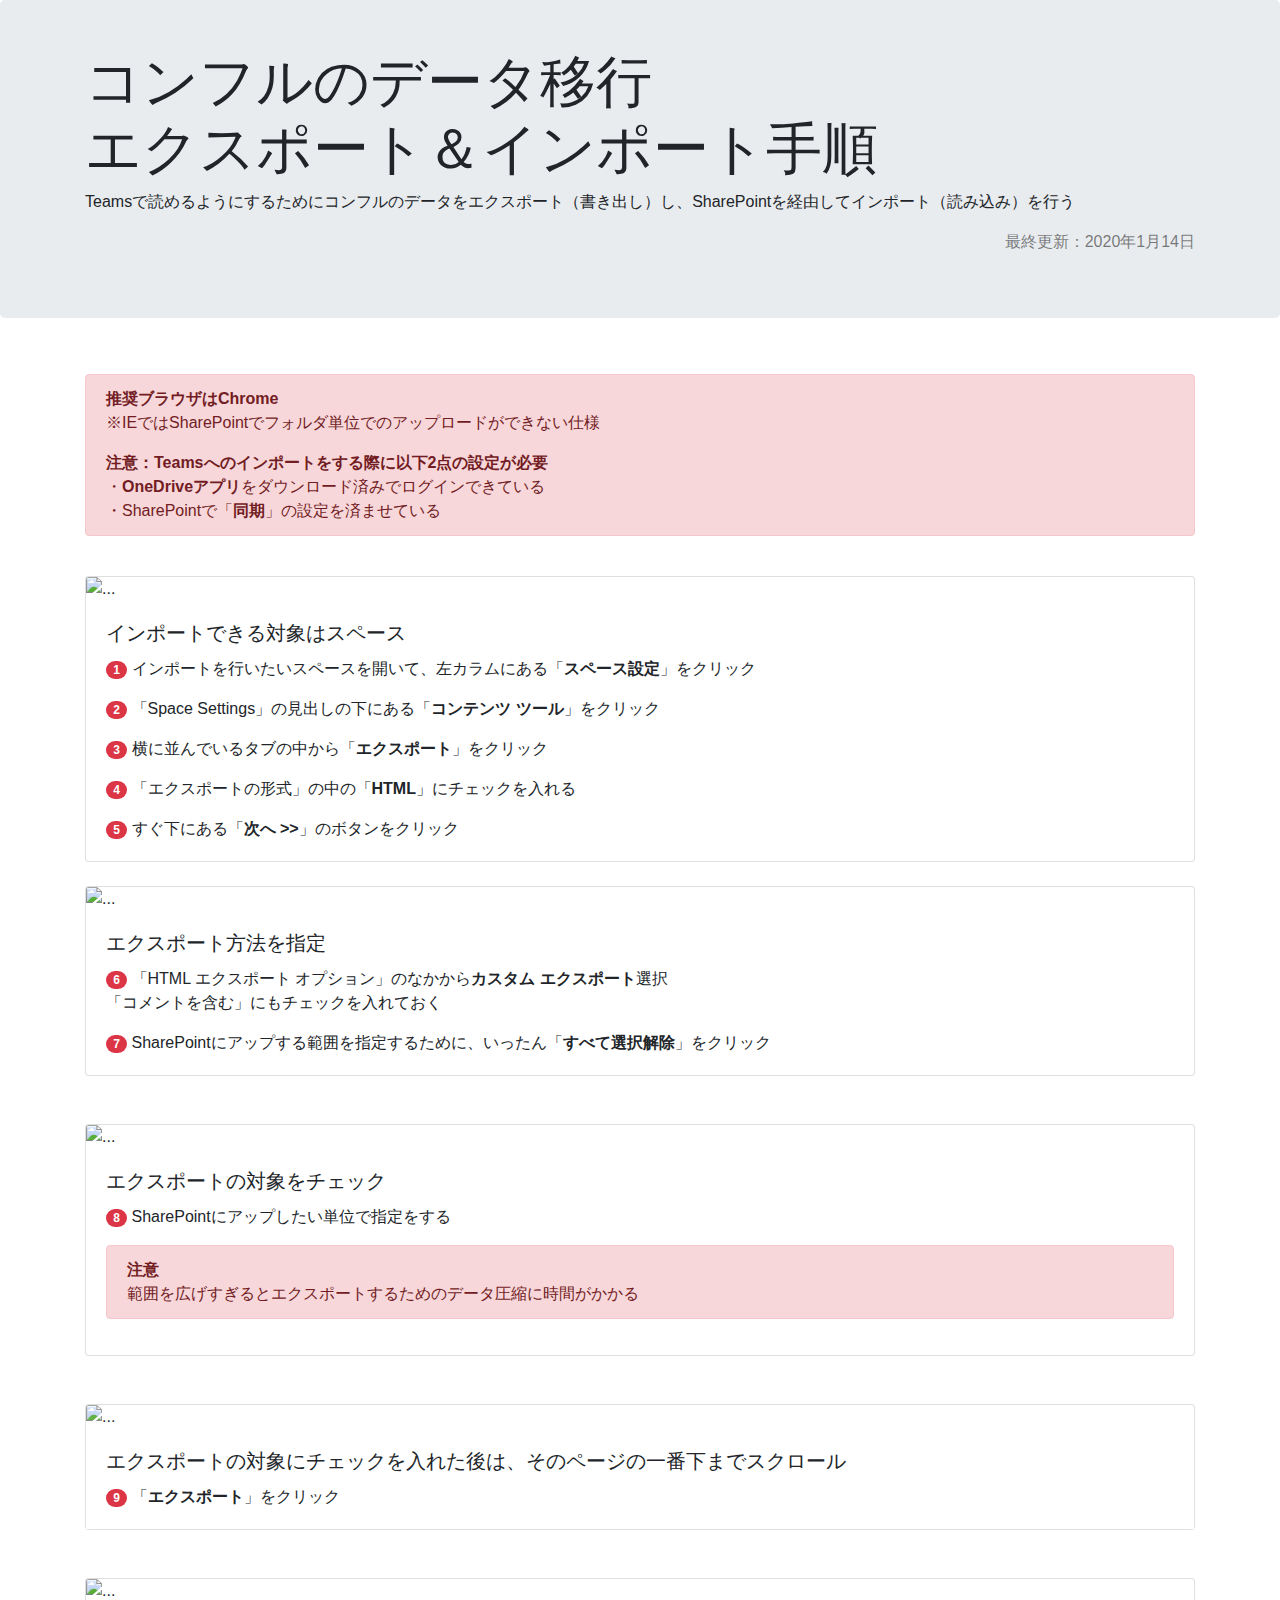
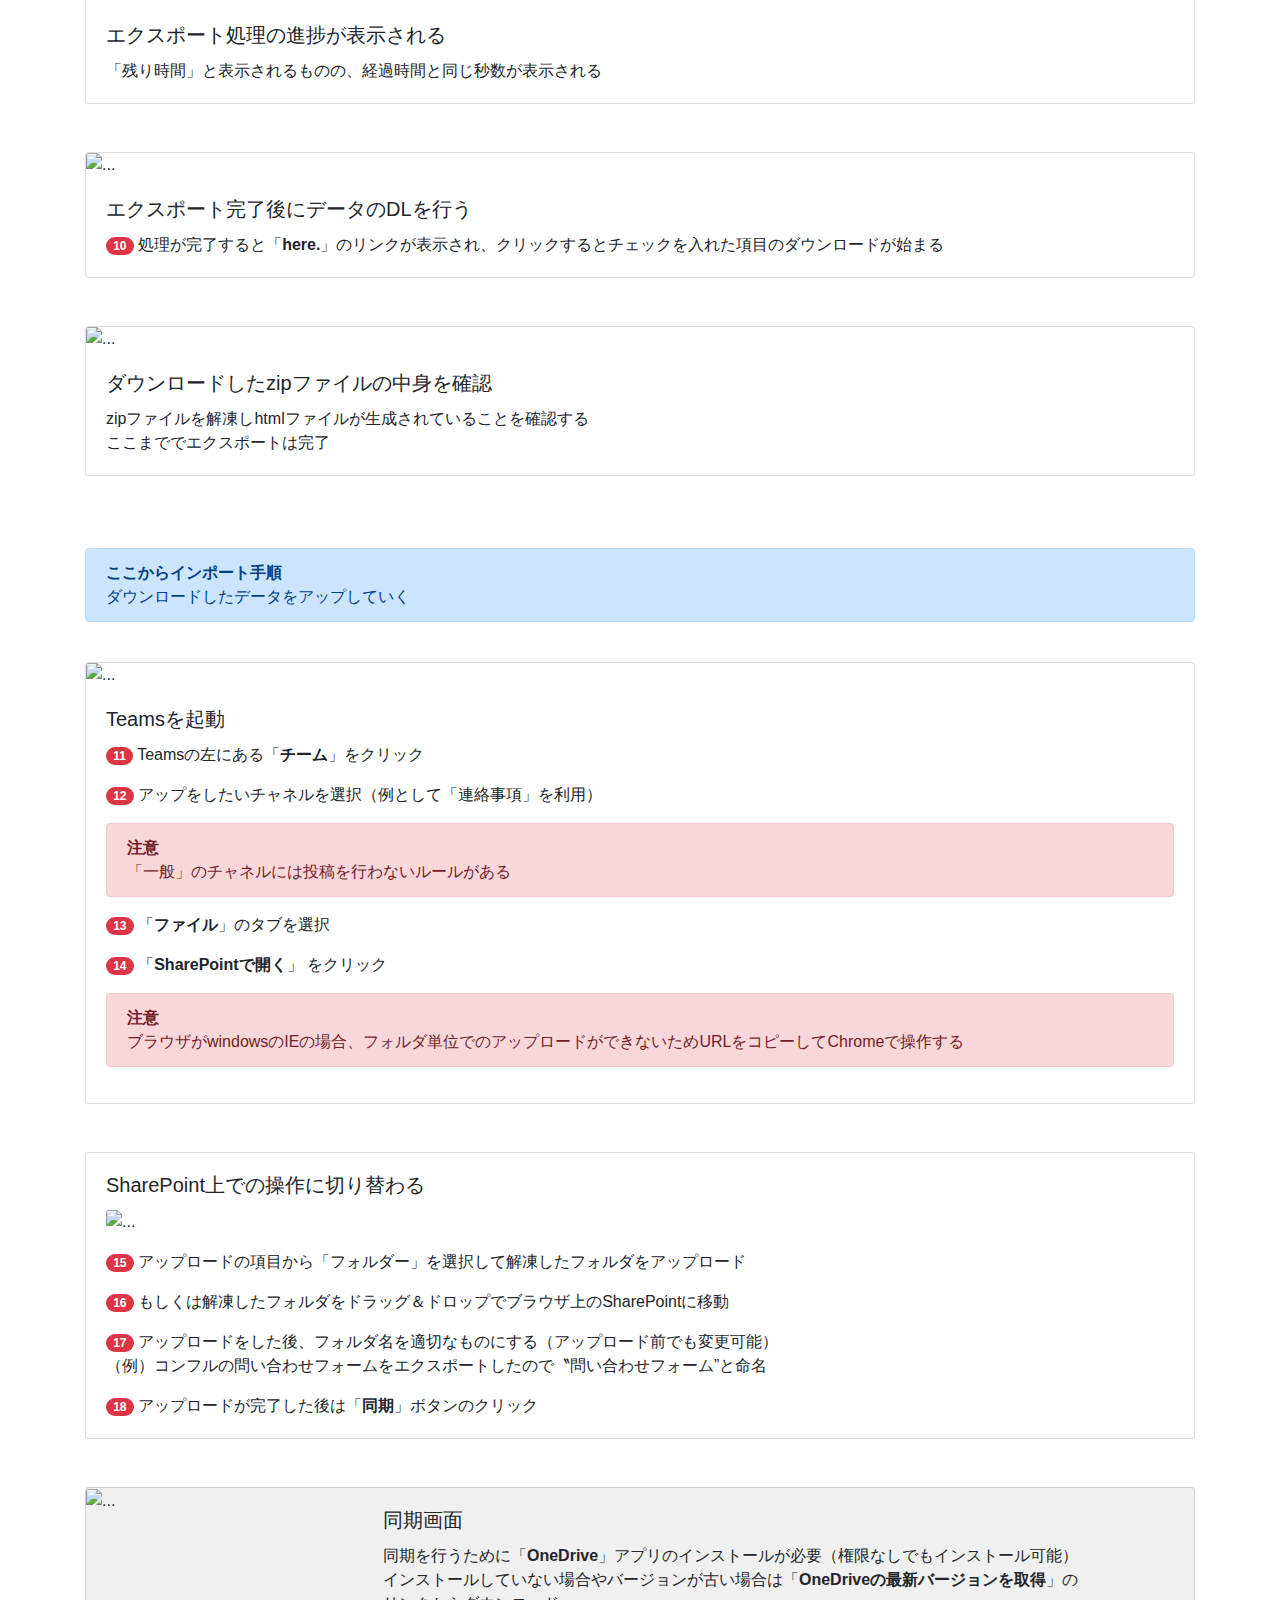
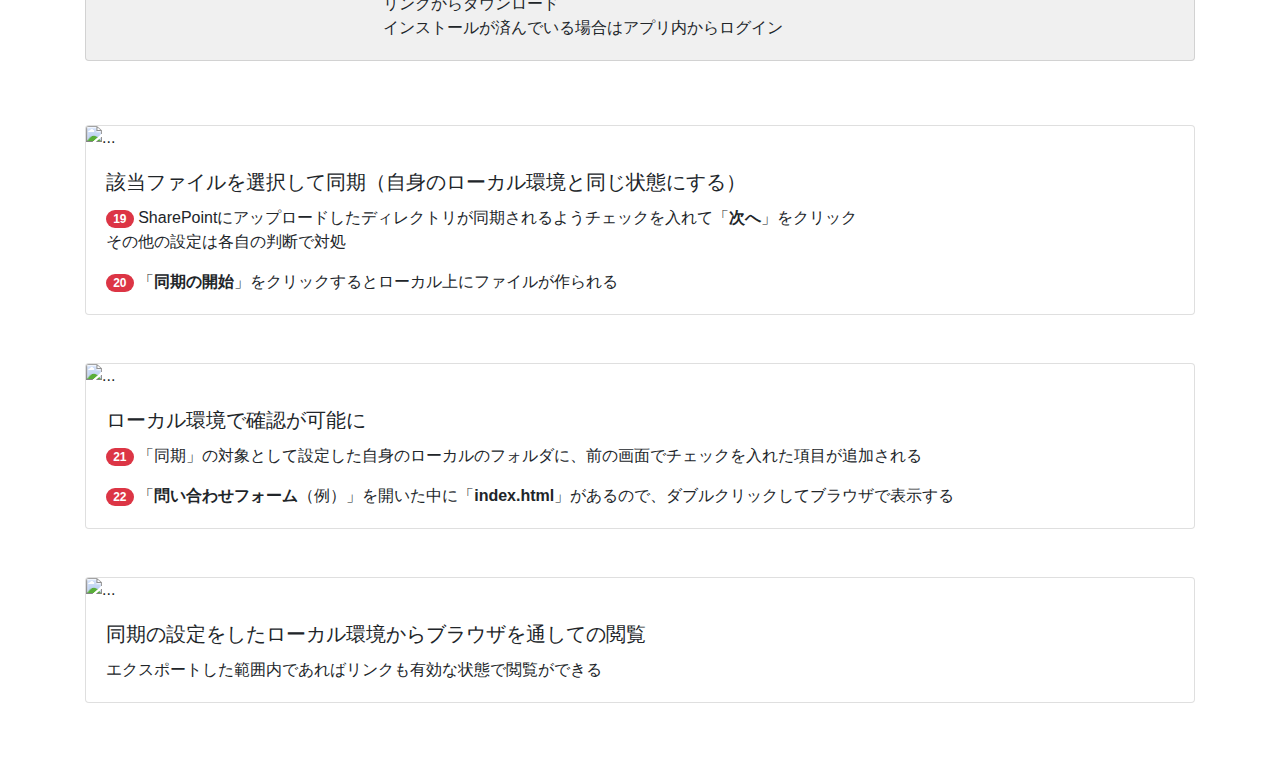
==== index.html @ 74e4da02 "Create index.html" ====
<!doctype html>
<html lang="ja">
	<head>
		<!-- Required meta tags -->
		<meta charset="utf-8">
		<meta name="viewport" content="width=device-width, initial-scale=1, shrink-to-fit=no">

		<!-- Bootstrap CSS -->
		<link rel="stylesheet" href="https://stackpath.bootstrapcdn.com/bootstrap/4.4.1/css/bootstrap.min.css" integrity="sha384-Vkoo8x4CGsO3+Hhxv8T/Q5PaXtkKtu6ug5TOeNV6gBiFeWPGFN9MuhOf23Q9Ifjh" crossorigin="anonymous">

		<title>コンフル エクスポート手順</title>
	</head>
	<body>
		<!-- 
			説明 -  Bootstrapでレイアウトを作成　これを印刷でpdf化していく想定
			パーツはこちら　https://getbootstrap.com/docs/4.4/components/alerts/

			2カラムに分けるようなレイアウトは不慣れな人には難しいかもしれないので、全て1カラムにして上から次々と要素を積み上げていくだけの構造にしている
			3カラムにしたいとかレイアウト調整はこの辺り　https://getbootstrap.com/docs/4.4/layout/grid/

			「Content」や「Components」の中を探ってはめ込みたいパーツをコピペし中身のテキスト変えていくイメージ
			基本的にはどれをはめても横幅いっぱいになるものが多め
			htmlとして構造をしっかり作る必要はないのでalt入れていないし、縦のスペースもbrで調整
		 -->


		<!-- jumbotronのクラスでグレーの見出し -->
		<div class="jumbotron p-5">
			<!-- containerのクラスで横幅を固定している -->
			<div class="container">
				<h1 class="display-4">コンフルのデータ移行<br>エクスポート＆インポート手順</h1>
				<p>Teamsで読めるようにするためにコンフルのデータをエクスポート（書き出し）し、SharePointを経由してインポート（読み込み）を行う</p>
				<p class="text-right text-black-50">最終更新：2020年1月14日</p>
			</div>
		</div>

		<!-- containerのクラスでブラウザ中央に横1000pxくらいの枠を設置 -->
		<div class="container" role="main">

				<br>
				<!--- ここから中身を書いていく -->

				<div class="alert alert-danger" role="alert">
					<p><strong>推奨ブラウザはChrome</strong><br>
					※IEではSharePointでフォルダ単位でのアップロードができない仕様</p>
					<strong>注意：Teamsへのインポートをする際に以下2点の設定が必要</strong><br>
					・<strong>OneDriveアプリ</strong>をダウンロード済みでログインできている<br>
					・SharePointで「<strong>同期</strong>」の設定を済ませている
				</div>

				<br>


				<!-- クラスcardで枠ひとくくりにしている-->
				<div class="card">
					<img src="img/01.png" class="card-img-top " alt="...">
					<div class="card-body">
						<h5 class="card-title">インポートできる対象はスペース</h5>
						<p class="card-text"><span class="badge badge-pill badge-danger">1</span> インポートを行いたいスペースを開いて、左カラムにある「<strong>スペース設定</strong>」をクリック</p>
						<p class="card-text"><span class="badge badge-pill badge-danger">2</span> 「Space Settings」の見出しの下にある「<strong>コンテンツ ツール</strong>」をクリック</p>
						<p class="card-text"><span class="badge badge-pill badge-danger">3</span>  横に並んでいるタブの中から「<strong>エクスポート</strong>」をクリック</p>
						<p class="card-text"><span class="badge badge-pill badge-danger">4</span> 「エクスポートの形式」の中の「<strong>HTML</strong>」にチェックを入れる</p>
						<p class="card-text"><span class="badge badge-pill badge-danger">5</span> すぐ下にある「<strong>次へ &gt;&gt;</strong>」のボタンをクリック</p>
					</div>
				</div>
				<!-- /クラスcardで枠ひとくくりにしている-->


				<br>


				<div class="card">
					<img src="img/02.png" class="card-img-top" alt="...">
					<div class="card-body">
						<h5 class="card-title">エクスポート方法を指定</h5>
						<p class="card-text"><span class="badge badge-pill badge-danger">6</span> 「HTML エクスポート オプション」のなかから<strong>カスタム エクスポート</strong>選択<br>
						「コメントを含む」にもチェックを入れておく</p>
						<p class="card-text"><span class="badge badge-pill badge-danger">7</span> SharePointにアップする範囲を指定するために、いったん「<strong>すべて選択解除</strong>」をクリック</p>
					</div>
				</div>

				<br>
				<br>

				<div class="card">
					<img src="img/03.png" class="card-img-top" alt="...">
					<div class="card-body">
						<h5 class="card-title">エクスポートの対象をチェック</h5>
						<p class="card-text"><span class="badge badge-pill badge-danger">8</span> SharePointにアップしたい単位で指定をする</p>
						<div class="alert alert-danger" role="alert">
							<strong>注意</strong><br>
							範囲を広げすぎるとエクスポートするためのデータ圧縮に時間がかかる
						</div>
					</div>
				</div>

				<br>
				<br>

				<div class="card">
					<img src="img/04.png" class="card-img-top" alt="..." style=" opacity: 0.95;">
					<div class="card-body" style="background-color:#fff;">
						<h5 class="card-title">エクスポートの対象にチェックを入れた後は、そのページの一番下までスクロール</h5>
						<p class="card-text"><span class="badge badge-pill badge-danger">9</span> 「<strong>エクスポート</strong>」をクリック</p>
					</div>
				</div>

				<br>
				<br>

				<div class="card">
					<img src="img/05.png" class="card-img-top" alt="...">
					<div class="card-body">
						<h5 class="card-title">エクスポート処理の進捗が表示される</h5>
						<p class="card-text">「残り時間」と表示されるものの、経過時間と同じ秒数が表示される</p>
					</div>
				</div>

				<br>
				<br>

				<div class="card">
					<img src="img/06.png" class="card-img-top" alt="...">
					<div class="card-body">
						<h5 class="card-title">エクスポート完了後にデータのDLを行う</h5>
						<p class="card-text"><span class="badge badge-pill badge-danger">10</span> 処理が完了すると「<strong>here.</strong>」のリンクが表示され、クリックするとチェックを入れた項目のダウンロードが始まる</p>
					</div>
				</div>

				<br>
				<br>

				<div class="card">
					<img src="img/07.png" class="card-img-top" alt="...">
					<div class="card-body">
						<h5 class="card-title">ダウンロードしたzipファイルの中身を確認</h5>
						<p class="card-text">zipファイルを解凍しhtmlファイルが生成されていることを確認する<br>
						ここまででエクスポートは完了</p>
					</div>
				</div>

				<br>
				<br>
				<br>


				<div class="alert alert-primary" role="alert">
					<strong>ここからインポート手順</strong><br>
					ダウンロードしたデータをアップしていく
				</div>


				<br>


				<div class="card">
					<img src="img/08.png" class="card-img-top" alt="...">
					<div class="card-body">
						<h5 class="card-title">Teamsを起動</h5>
						<p class="card-text"><span class="badge badge-pill badge-danger">11</span> Teamsの左にある「<strong>チーム</strong>」をクリック</p>
						<p class="card-text"><span class="badge badge-pill badge-danger">12</span> アップをしたいチャネルを選択（例として「連絡事項」を利用）</p>
						<div class="alert alert-danger" role="alert">
							<strong>注意</strong><br>
							「一般」のチャネルには投稿を行わないルールがある
						</div>
						<p class="card-text"><span class="badge badge-pill badge-danger">13</span> 「<strong>ファイル</strong>」のタブを選択</p>
						<p class="card-text"><span class="badge badge-pill badge-danger">14</span> 「<strong>SharePointで開く</strong>」 をクリック</p>
						<div class="alert alert-danger" role="alert">
							<strong>注意</strong><br>
							ブラウザがwindowsのIEの場合、フォルダ単位でのアップロードができないためURLをコピーしてChromeで操作する</h5>
						</div>
					</div>
				</div>

				<br>
				<br>


				<div class="card">
					<div class="card-body">
						<h5 class="card-title">SharePoint上での操作に切り替わる</h5>

						<p><img src="img/09.png" class="card-img-top" alt="..."></p>
						<p class="card-text"><span class="badge badge-pill badge-danger">15</span> アップロードの項目から「フォルダー」を選択して解凍したフォルダをアップロード</p>
						<p class="card-text"><span class="badge badge-pill badge-danger">16</span> もしくは解凍したフォルダをドラッグ＆ドロップでブラウザ上のSharePointに移動</p>
						<p class="card-text"><span class="badge badge-pill badge-danger">17</span> アップロードをした後、フォルダ名を適切なものにする（アップロード前でも変更可能）<br>
							（例）コンフルの問い合わせフォームをエクスポートしたので〝問い合わせフォーム”と命名</p>
						<p class="card-text"><span class="badge badge-pill badge-danger">18</span> アップロードが完了した後は「<strong>同期</strong>」ボタンのクリック</p>
					</div>
				</div>


				<br>
				<br>


				<!-- 左に画像　右にテキストのレイアウト -->
				<div class="card mb-3" style="background:#f0f0f0;">
					<div class="row no-gutters">
						<div class="col-md-3">
							<img src="img/10.png" class="card-img" alt="...">
						</div>
						<div class="col-md-8">
							<div class="card-body">
								<h5 class="card-title">同期画面</h5>
								<p class="card-text">同期を行うために「<strong>OneDrive</strong>」アプリのインストールが必要（権限なしでもインストール可能）<br>
							インストールしていない場合やバージョンが古い場合は「<strong>OneDriveの最新バージョンを取得</strong>」のリンクからダウンロード<br>
							インストールが済んでいる場合はアプリ内からログイン</p>
							</div>
						</div>
					</div>
				</div>
				<!-- /左に画像　右にテキストのレイアウト -->

				<br>
				<br>

				<div class="card">
					<img src="img/11.png" class="card-img-top" alt="...">
					<div class="card-body">
						<h5 class="card-title">該当ファイルを選択して同期（自身のローカル環境と同じ状態にする）</h5>
						<p class="card-text"><span class="badge badge-pill badge-danger">19</span> SharePointにアップロードしたディレクトリが同期されるようチェックを入れて「<strong>次へ</strong>」をクリック<br>
						その他の設定は各自の判断で対処</p>
						<p class="card-text"><span class="badge badge-pill badge-danger">20</span> 「<strong>同期の開始</strong>」をクリックするとローカル上にファイルが作られる</p>
					</div>
				</div>

				<br>
				<br>

				<div class="card">
					<img src="img/12.png" class="card-img-top" alt="...">
					<div class="card-body">
						<h5 class="card-title">ローカル環境で確認が可能に</h5>
						<p class="card-text"><span class="badge badge-pill badge-danger">21</span> 「同期」の対象として設定した自身のローカルのフォルダに、前の画面でチェックを入れた項目が追加される</p>
						<p class="card-text"><span class="badge badge-pill badge-danger">22</span> 「<strong>問い合わせフォーム</strong>（例）」を開いた中に「<strong>index.html</strong>」があるので、ダブルクリックしてブラウザで表示する</p>

					</div>
				</div>

				<br>
				<br>

				<div class="card">
					<img src="img/13.png" class="card-img-top" alt="...">
					<div class="card-body">
						<h5 class="card-title">同期の設定をしたローカル環境からブラウザを通しての閲覧</h5>
						<p class="card-text">エクスポートした範囲内であればリンクも有効な状態で閲覧ができる</p>
					</div>
				</div>

				<br>
				<br>

				<br>

				<!--- 書くのはここまで -->
		</div>
		<!-- Optional JavaScript -->
		<!-- jQuery first, then Popper.js, then Bootstrap JS -->
		<script src="https://code.jquery.com/jquery-3.4.1.slim.min.js" integrity="sha384-J6qa4849blE2+poT4WnyKhv5vZF5SrPo0iEjwBvKU7imGFAV0wwj1yYfoRSJoZ+n" crossorigin="anonymous"></script>
		<script src="https://cdn.jsdelivr.net/npm/popper.js@1.16.0/dist/umd/popper.min.js" integrity="sha384-Q6E9RHvbIyZFJoft+2mJbHaEWldlvI9IOYy5n3zV9zzTtmI3UksdQRVvoxMfooAo" crossorigin="anonymous"></script>
		<script src="https://stackpath.bootstrapcdn.com/bootstrap/4.4.1/js/bootstrap.min.js" integrity="sha384-wfSDF2E50Y2D1uUdj0O3uMBJnjuUD4Ih7YwaYd1iqfktj0Uod8GCExl3Og8ifwB6" crossorigin="anonymous"></script>
	</body>
</html>
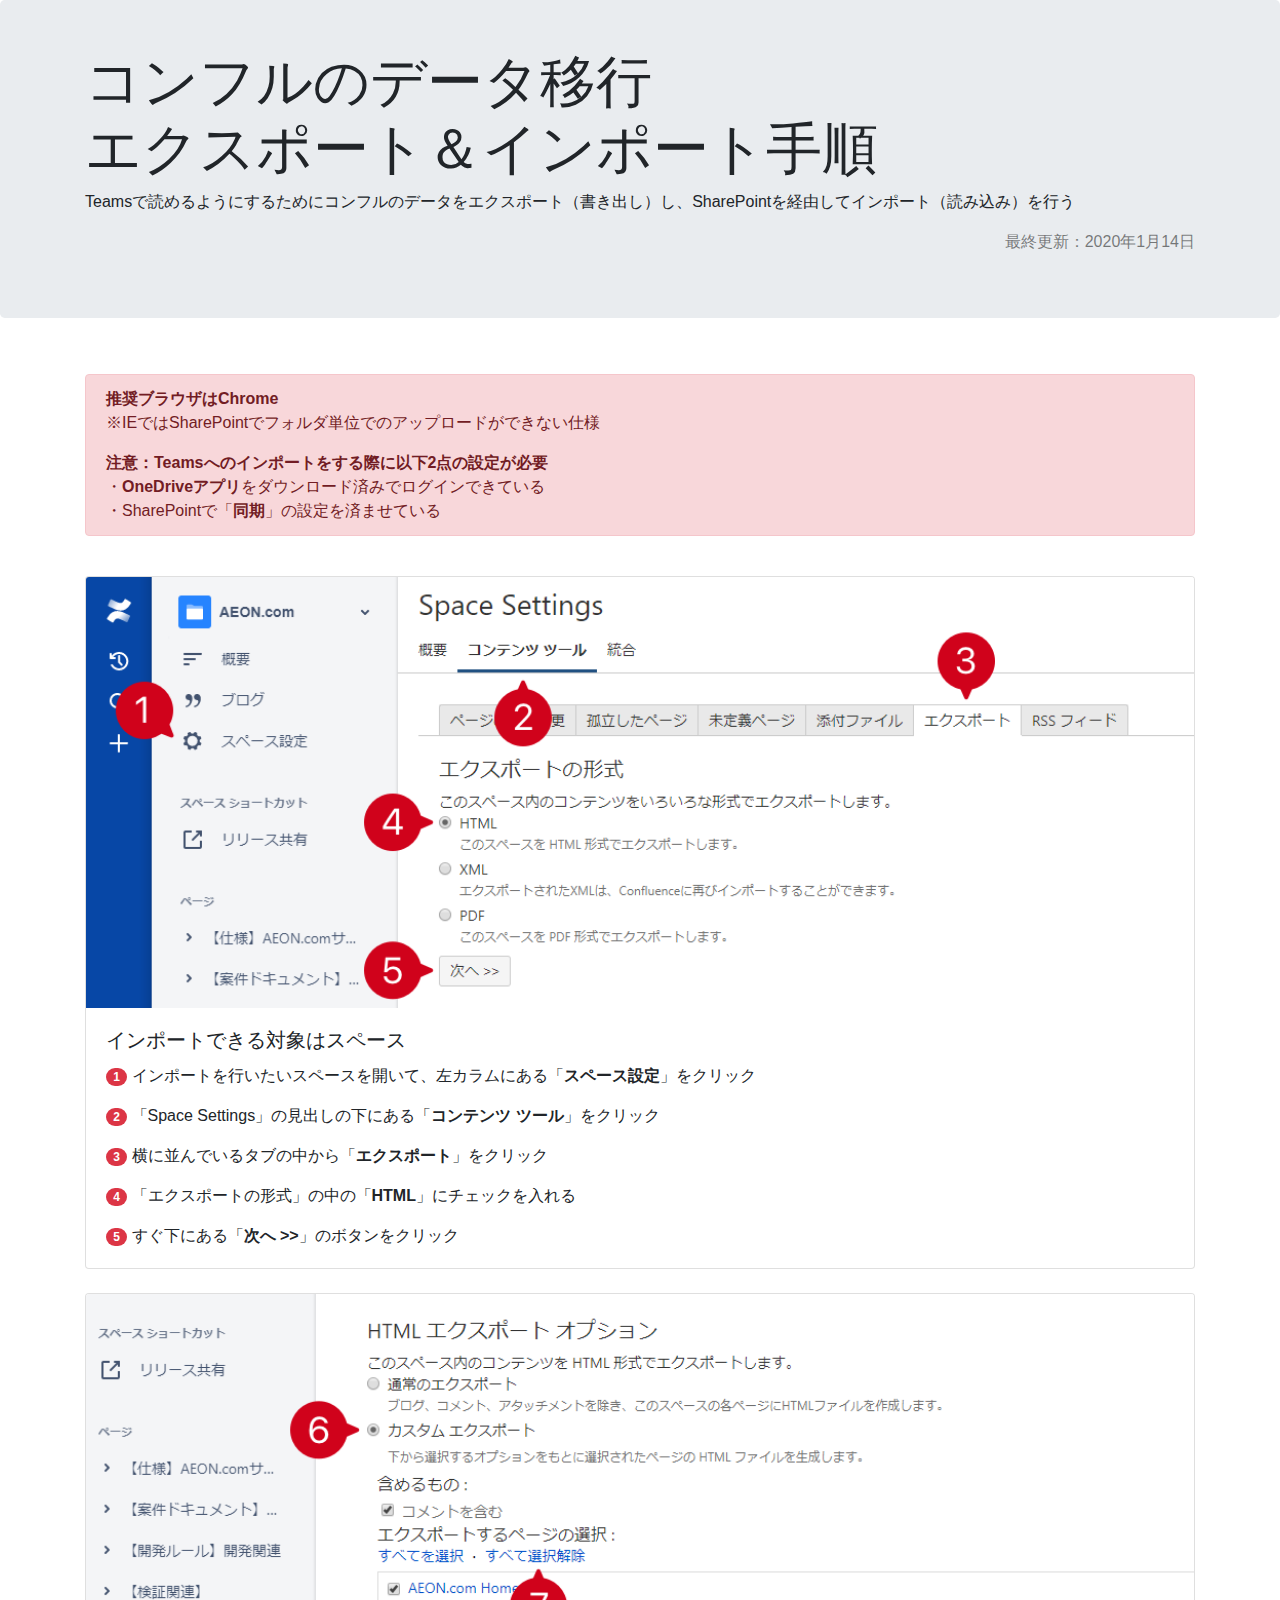
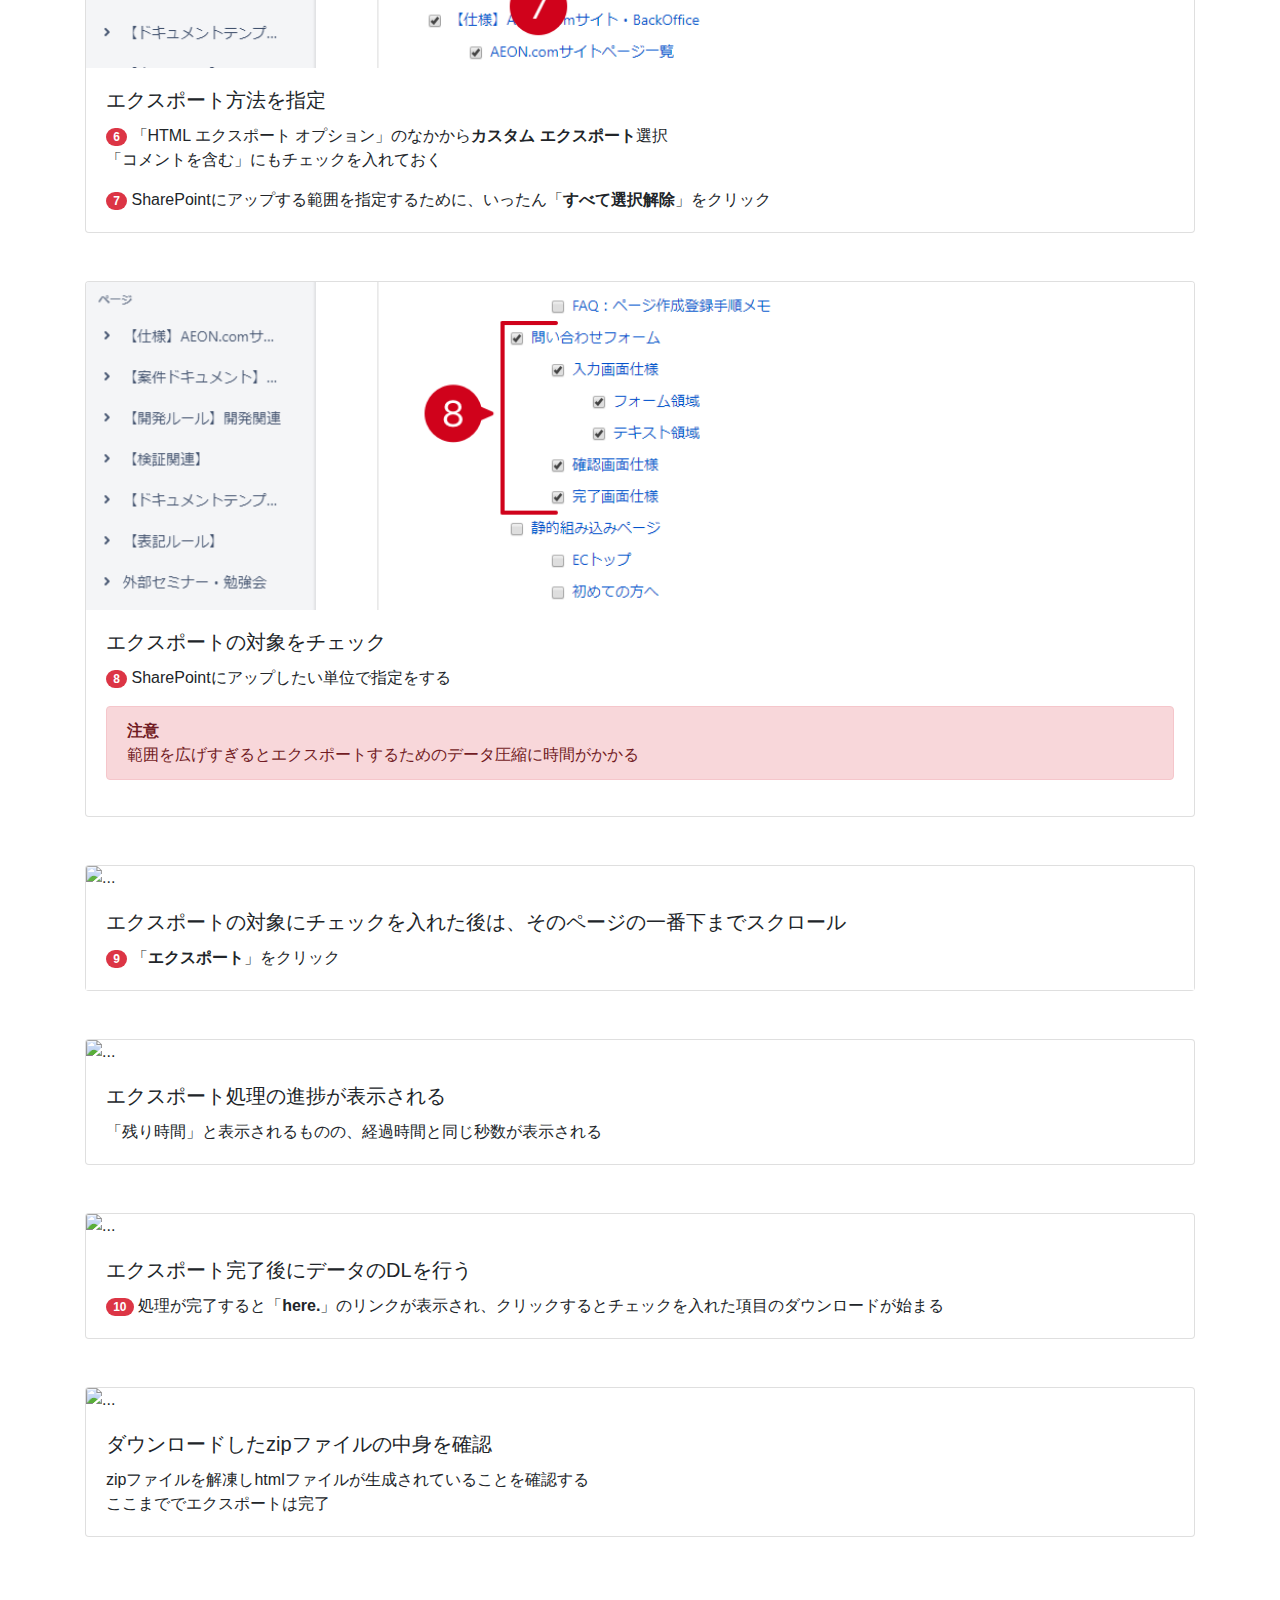
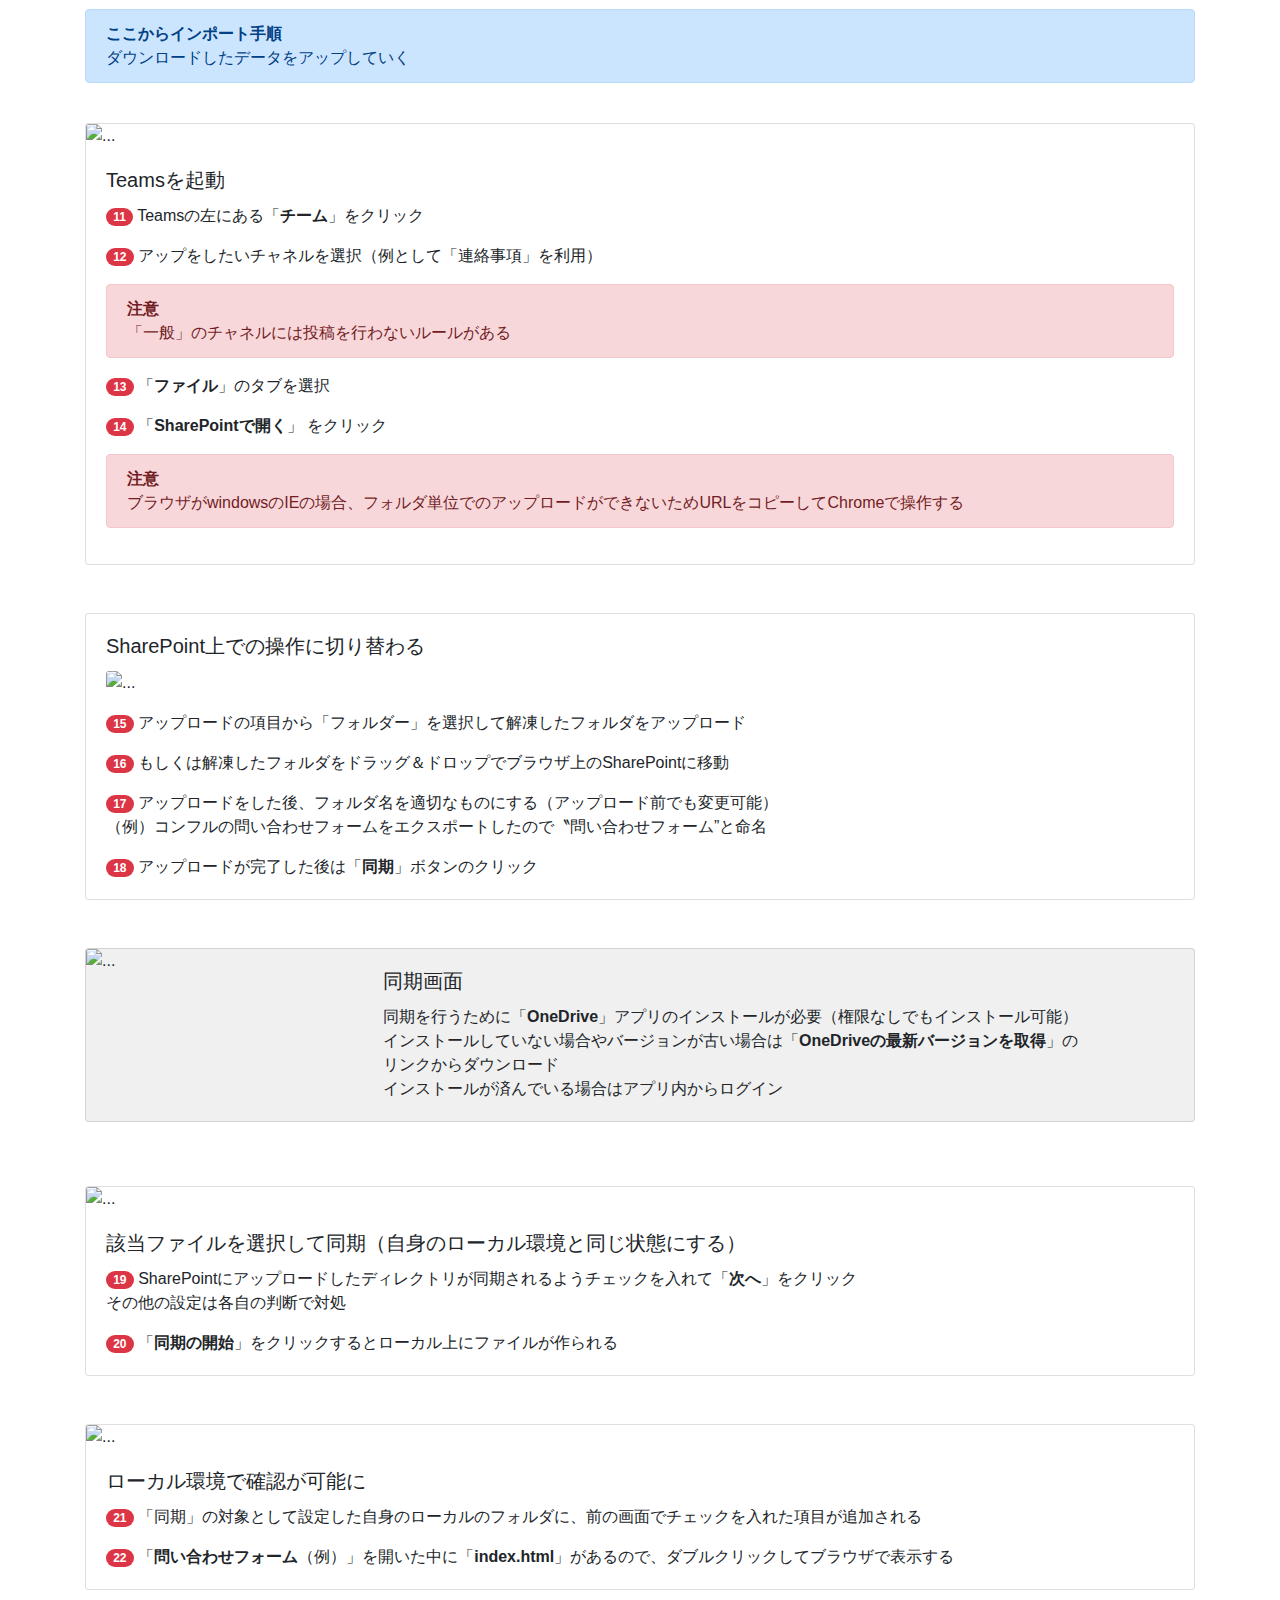
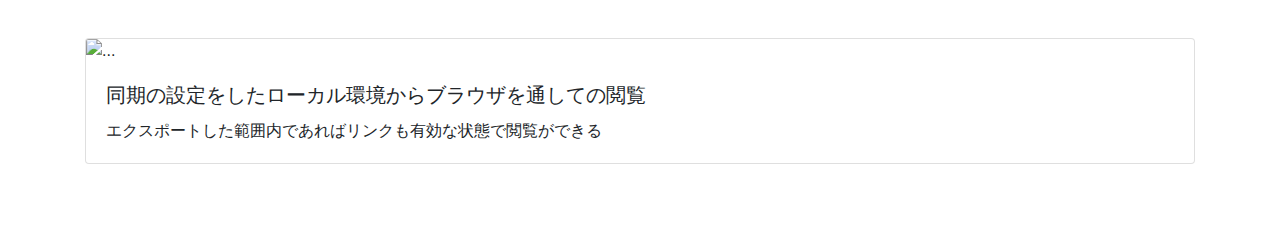
==== commit c885e926: "404エラーが出るのでコミット" ====
--- a/index.html
+++ b/index.html
@@ -53,7 +53,7 @@
 
 				<!-- クラスcardで枠ひとくくりにしている-->
 				<div class="card">
-					<img src="img/01.png" class="card-img-top " alt="...">
+					<img src="01.png" class="card-img-top " alt="...">
 					<div class="card-body">
 						<h5 class="card-title">インポートできる対象はスペース</h5>
 						<p class="card-text"><span class="badge badge-pill badge-danger">1</span> インポートを行いたいスペースを開いて、左カラムにある「<strong>スペース設定</strong>」をクリック</p>
@@ -70,7 +70,7 @@
 
 
 				<div class="card">
-					<img src="img/02.png" class="card-img-top" alt="...">
+					<img src="02.png" class="card-img-top" alt="...">
 					<div class="card-body">
 						<h5 class="card-title">エクスポート方法を指定</h5>
 						<p class="card-text"><span class="badge badge-pill badge-danger">6</span> 「HTML エクスポート オプション」のなかから<strong>カスタム エクスポート</strong>選択<br>
@@ -83,7 +83,7 @@
 				<br>
 
 				<div class="card">
-					<img src="img/03.png" class="card-img-top" alt="...">
+					<img src="03.png" class="card-img-top" alt="...">
 					<div class="card-body">
 						<h5 class="card-title">エクスポートの対象をチェック</h5>
 						<p class="card-text"><span class="badge badge-pill badge-danger">8</span> SharePointにアップしたい単位で指定をする</p>
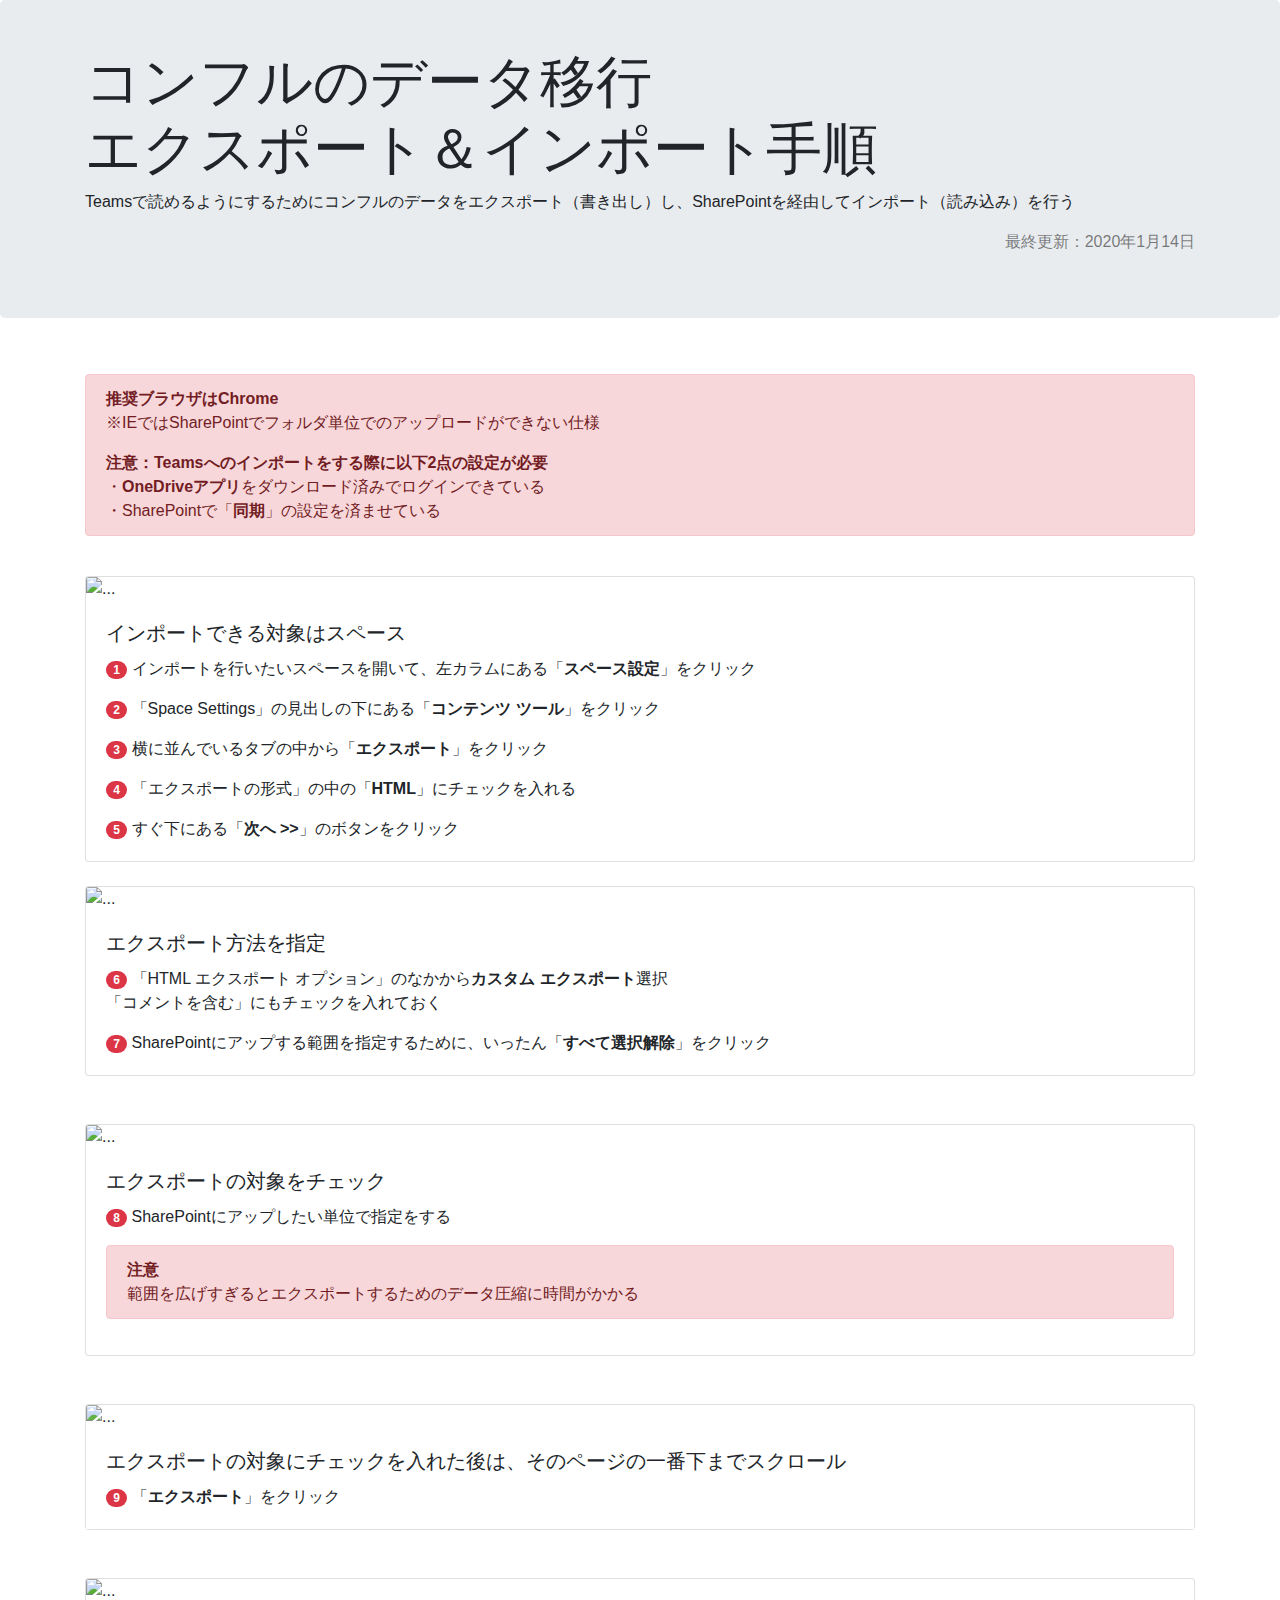
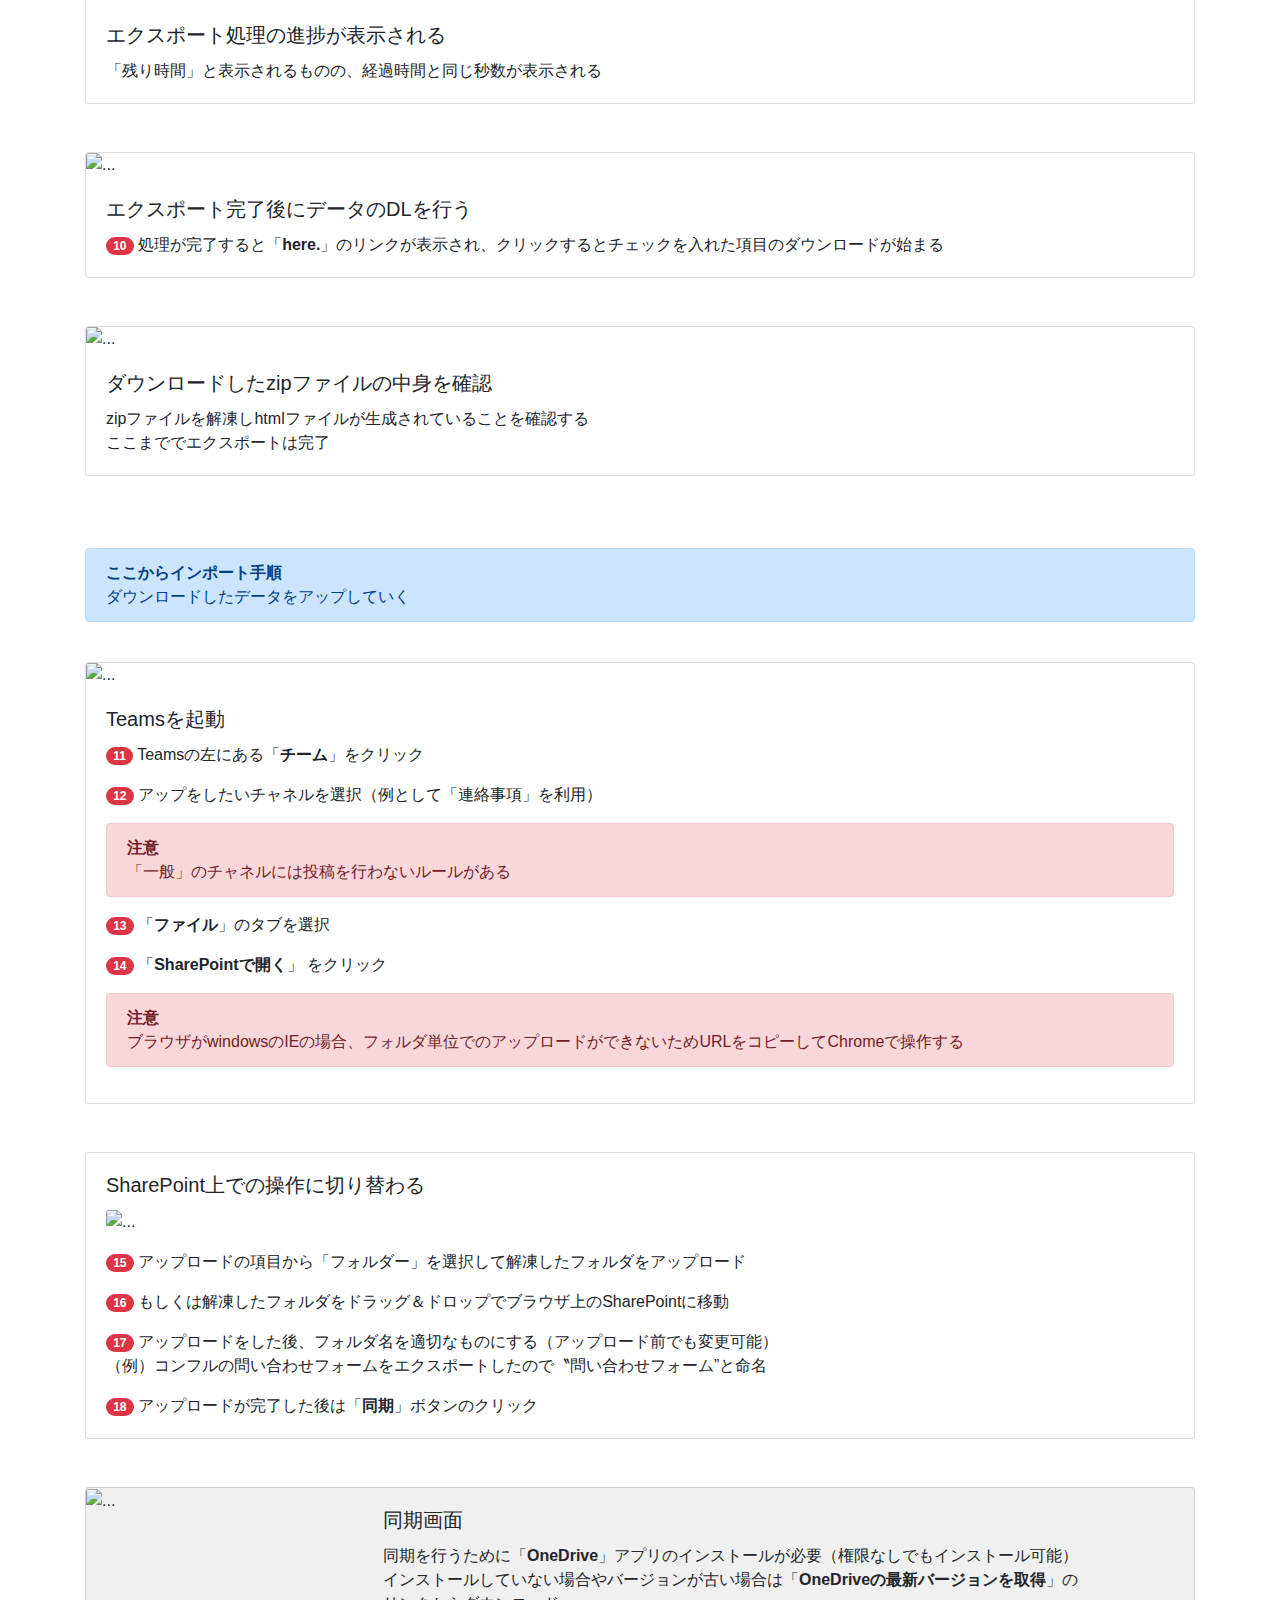
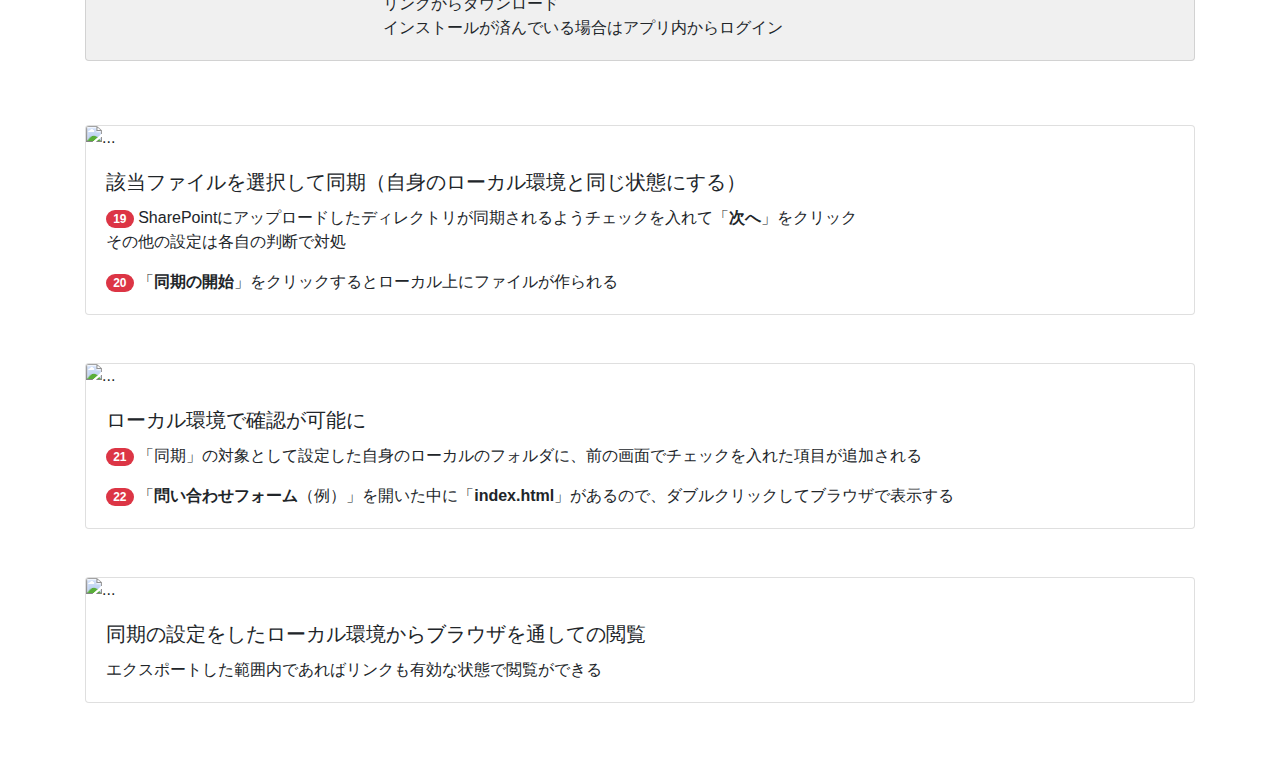
==== commit 7357ccdc: "index.htmlをUP" ====
--- a/index.html
+++ b/index.html
@@ -53,7 +53,7 @@
 
 				<!-- クラスcardで枠ひとくくりにしている-->
 				<div class="card">
-					<img src="01.png" class="card-img-top " alt="...">
+					<img src="img/01.png" class="card-img-top " alt="...">
 					<div class="card-body">
 						<h5 class="card-title">インポートできる対象はスペース</h5>
 						<p class="card-text"><span class="badge badge-pill badge-danger">1</span> インポートを行いたいスペースを開いて、左カラムにある「<strong>スペース設定</strong>」をクリック</p>
@@ -70,7 +70,7 @@
 
 
 				<div class="card">
-					<img src="02.png" class="card-img-top" alt="...">
+					<img src="img/02.png" class="card-img-top" alt="...">
 					<div class="card-body">
 						<h5 class="card-title">エクスポート方法を指定</h5>
 						<p class="card-text"><span class="badge badge-pill badge-danger">6</span> 「HTML エクスポート オプション」のなかから<strong>カスタム エクスポート</strong>選択<br>
@@ -83,7 +83,7 @@
 				<br>
 
 				<div class="card">
-					<img src="03.png" class="card-img-top" alt="...">
+					<img src="img/03.png" class="card-img-top" alt="...">
 					<div class="card-body">
 						<h5 class="card-title">エクスポートの対象をチェック</h5>
 						<p class="card-text"><span class="badge badge-pill badge-danger">8</span> SharePointにアップしたい単位で指定をする</p>
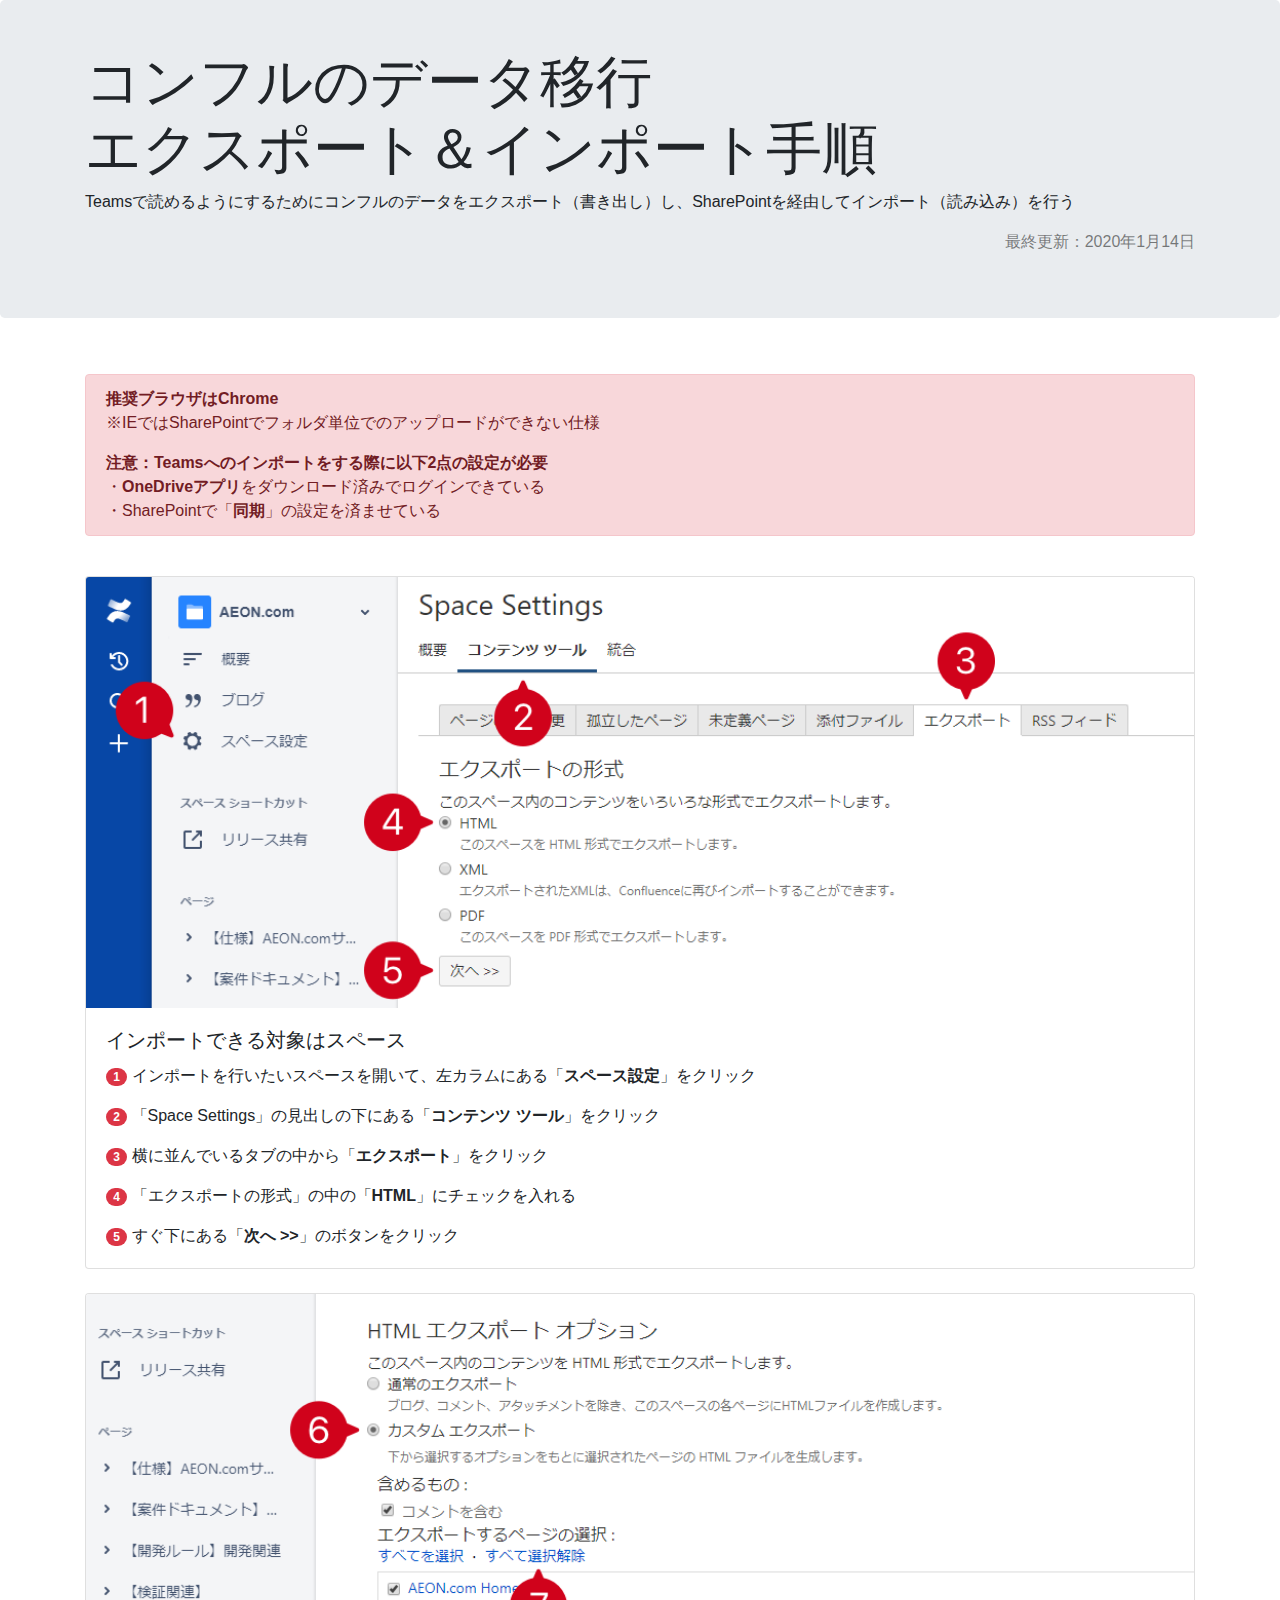
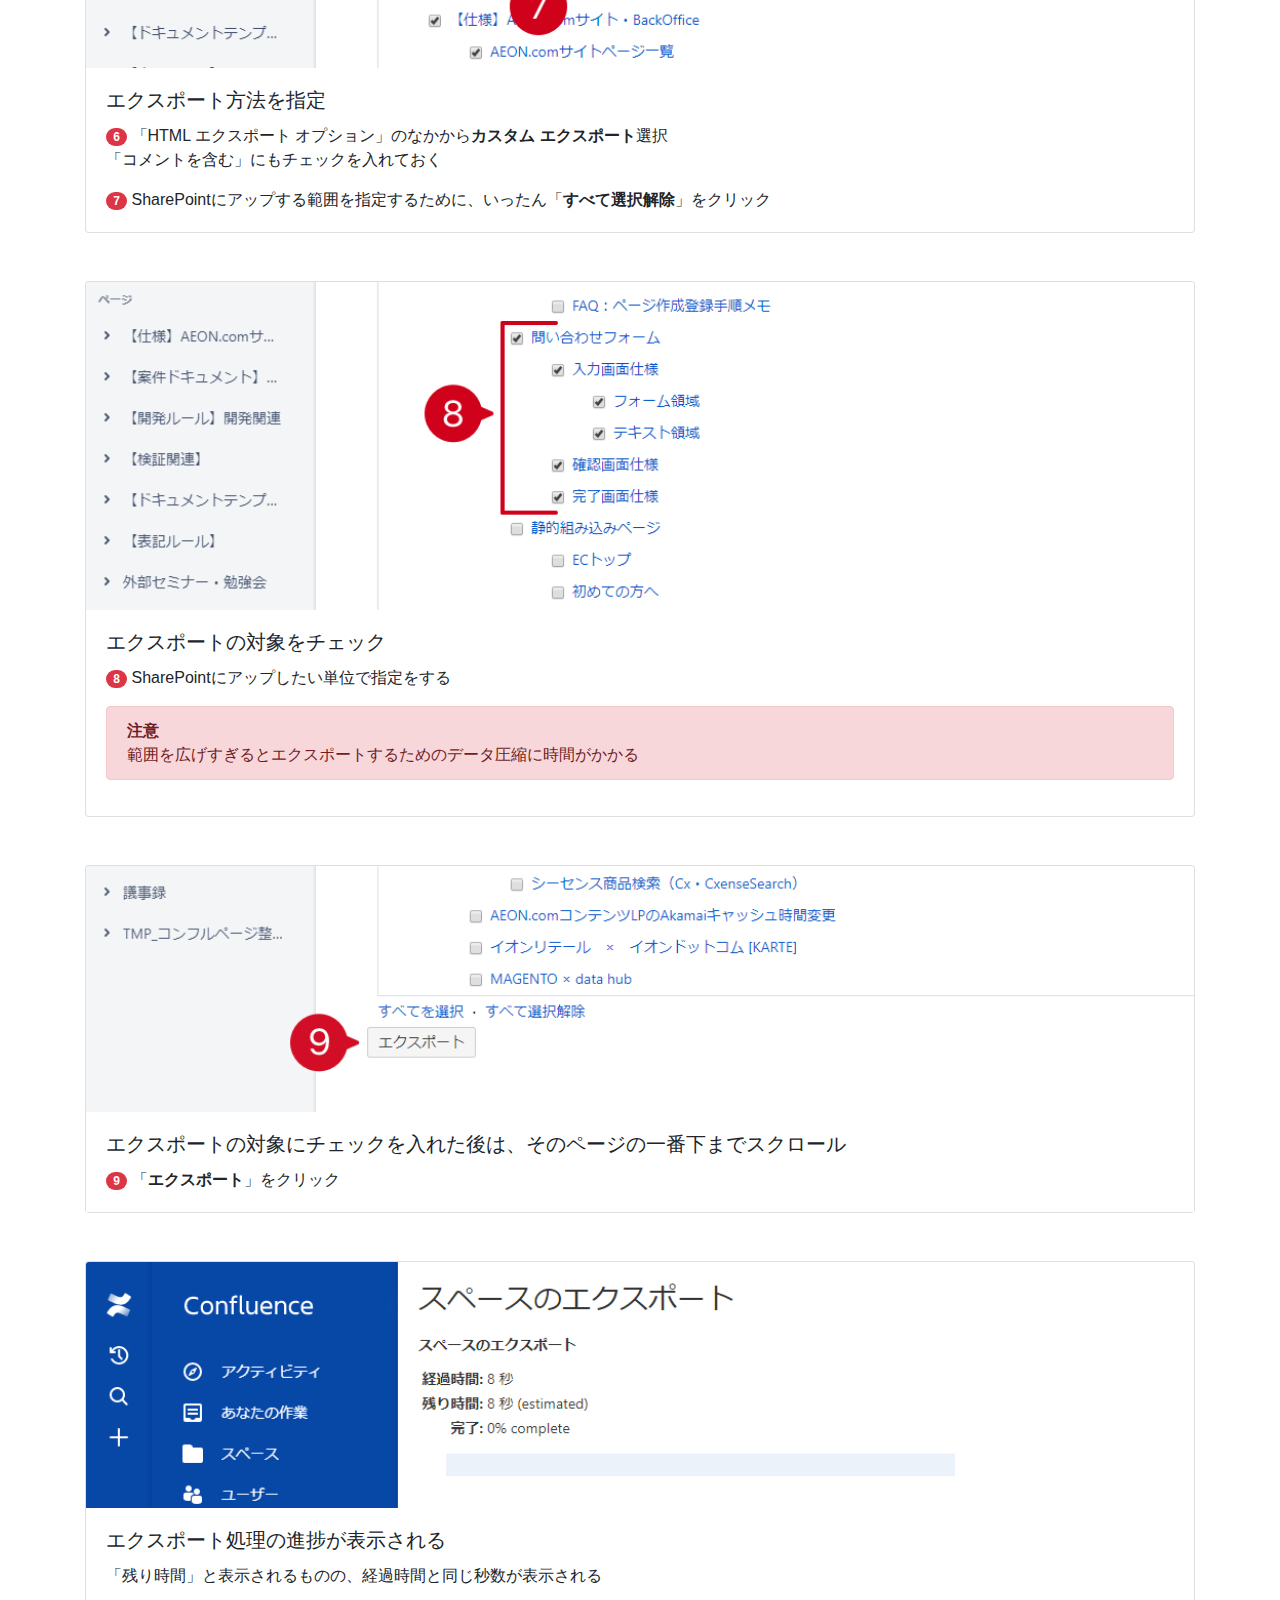
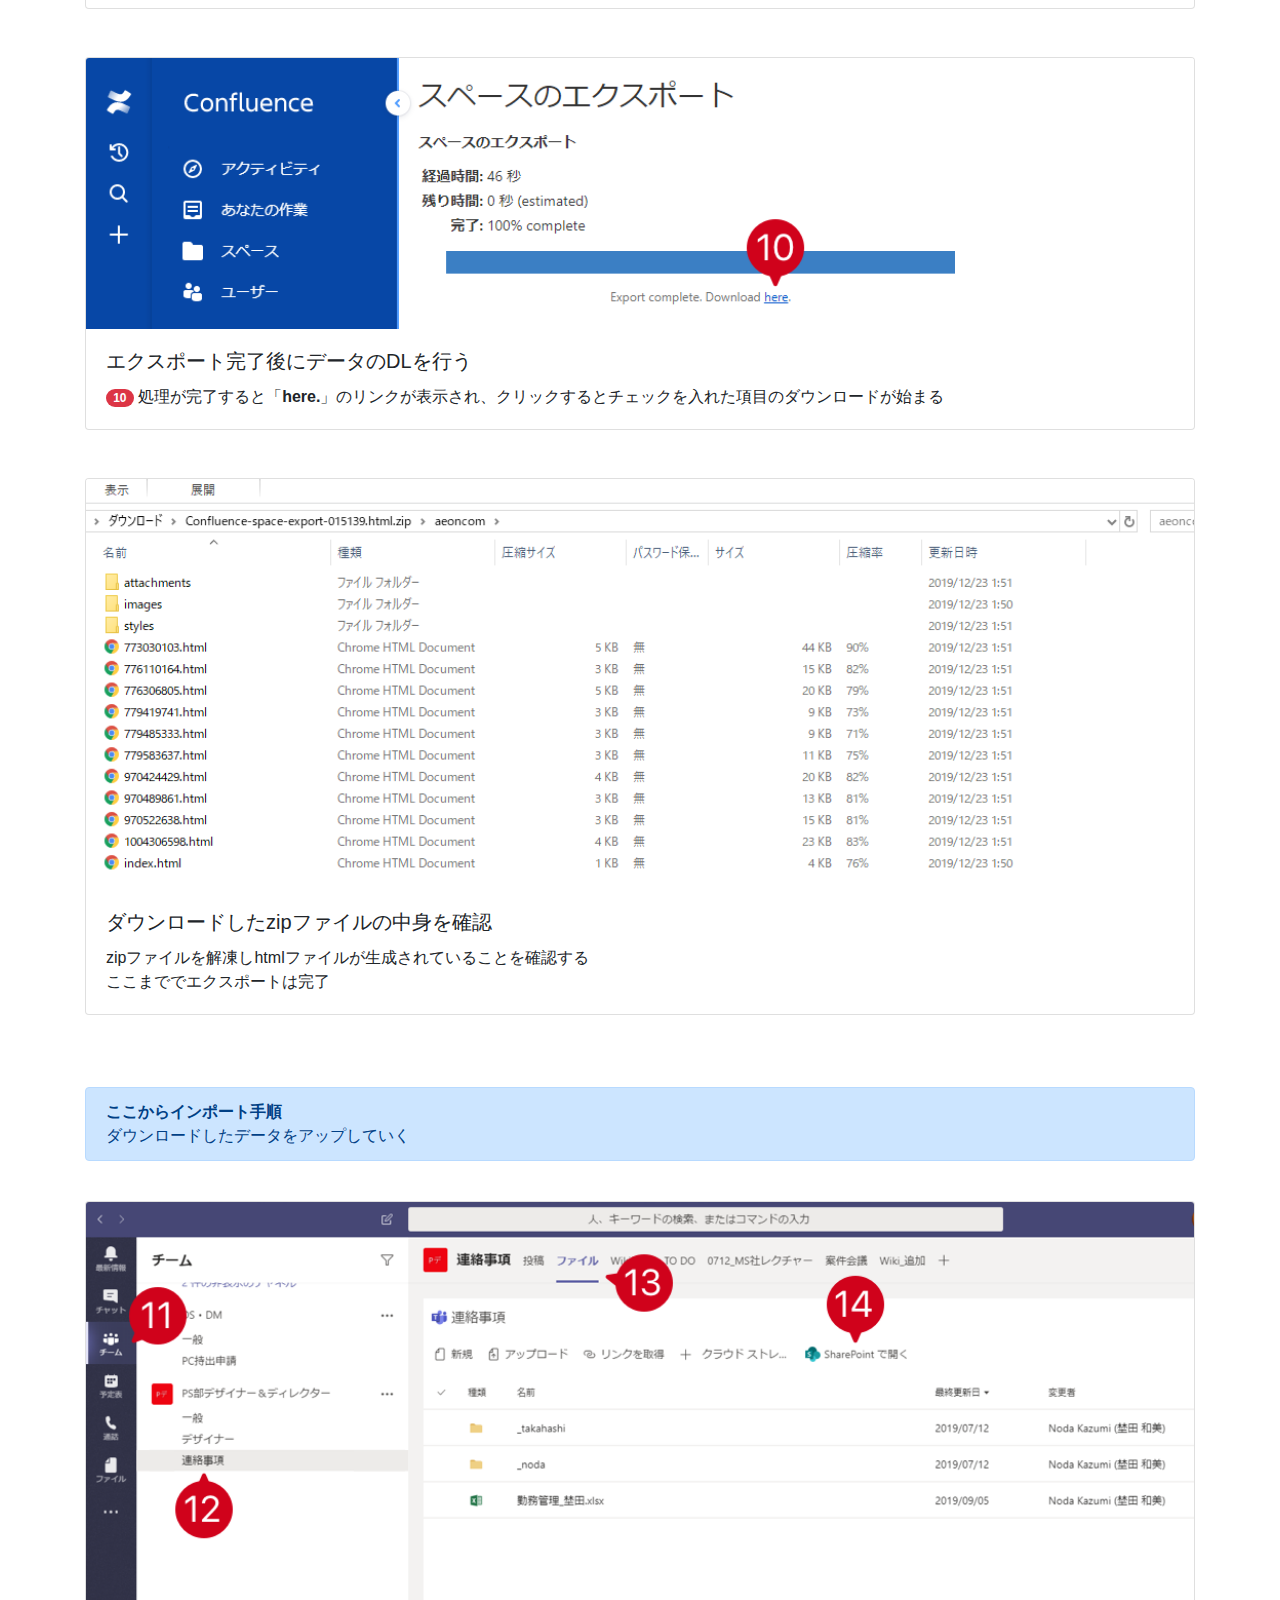
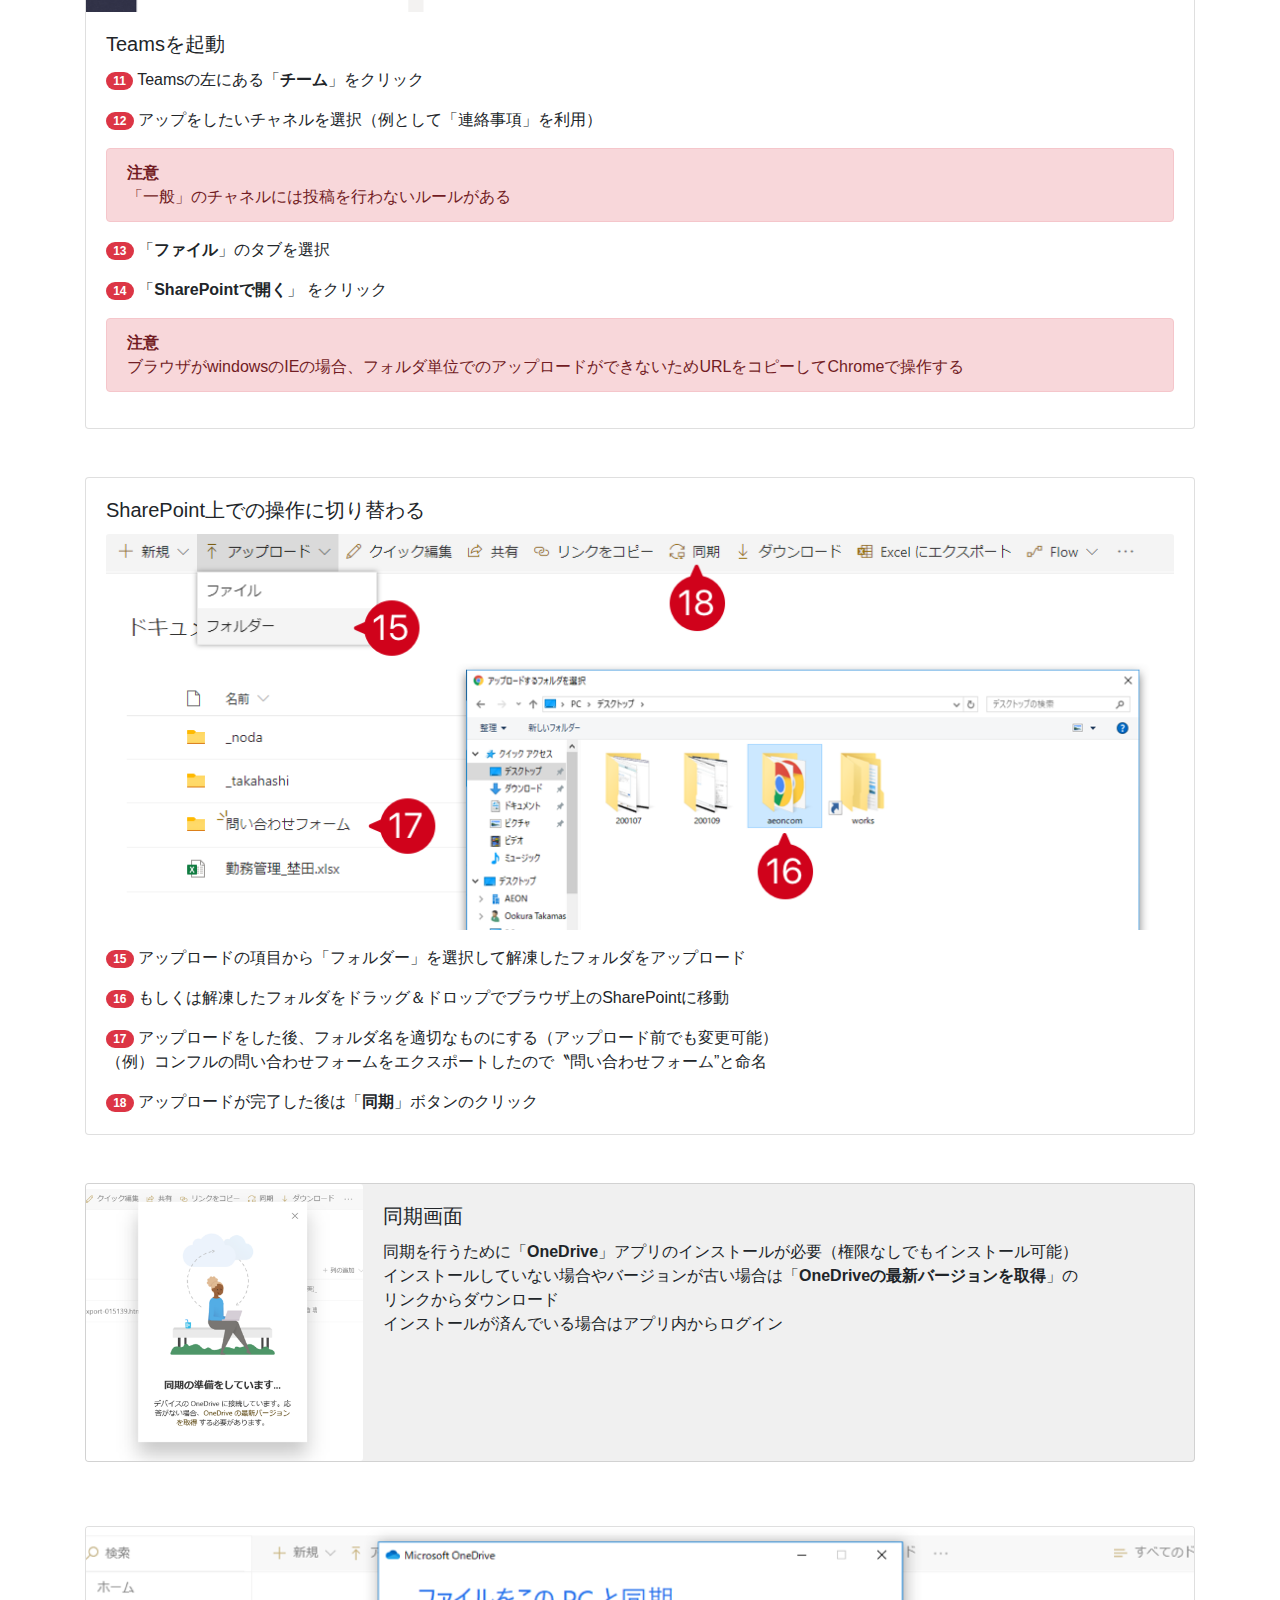
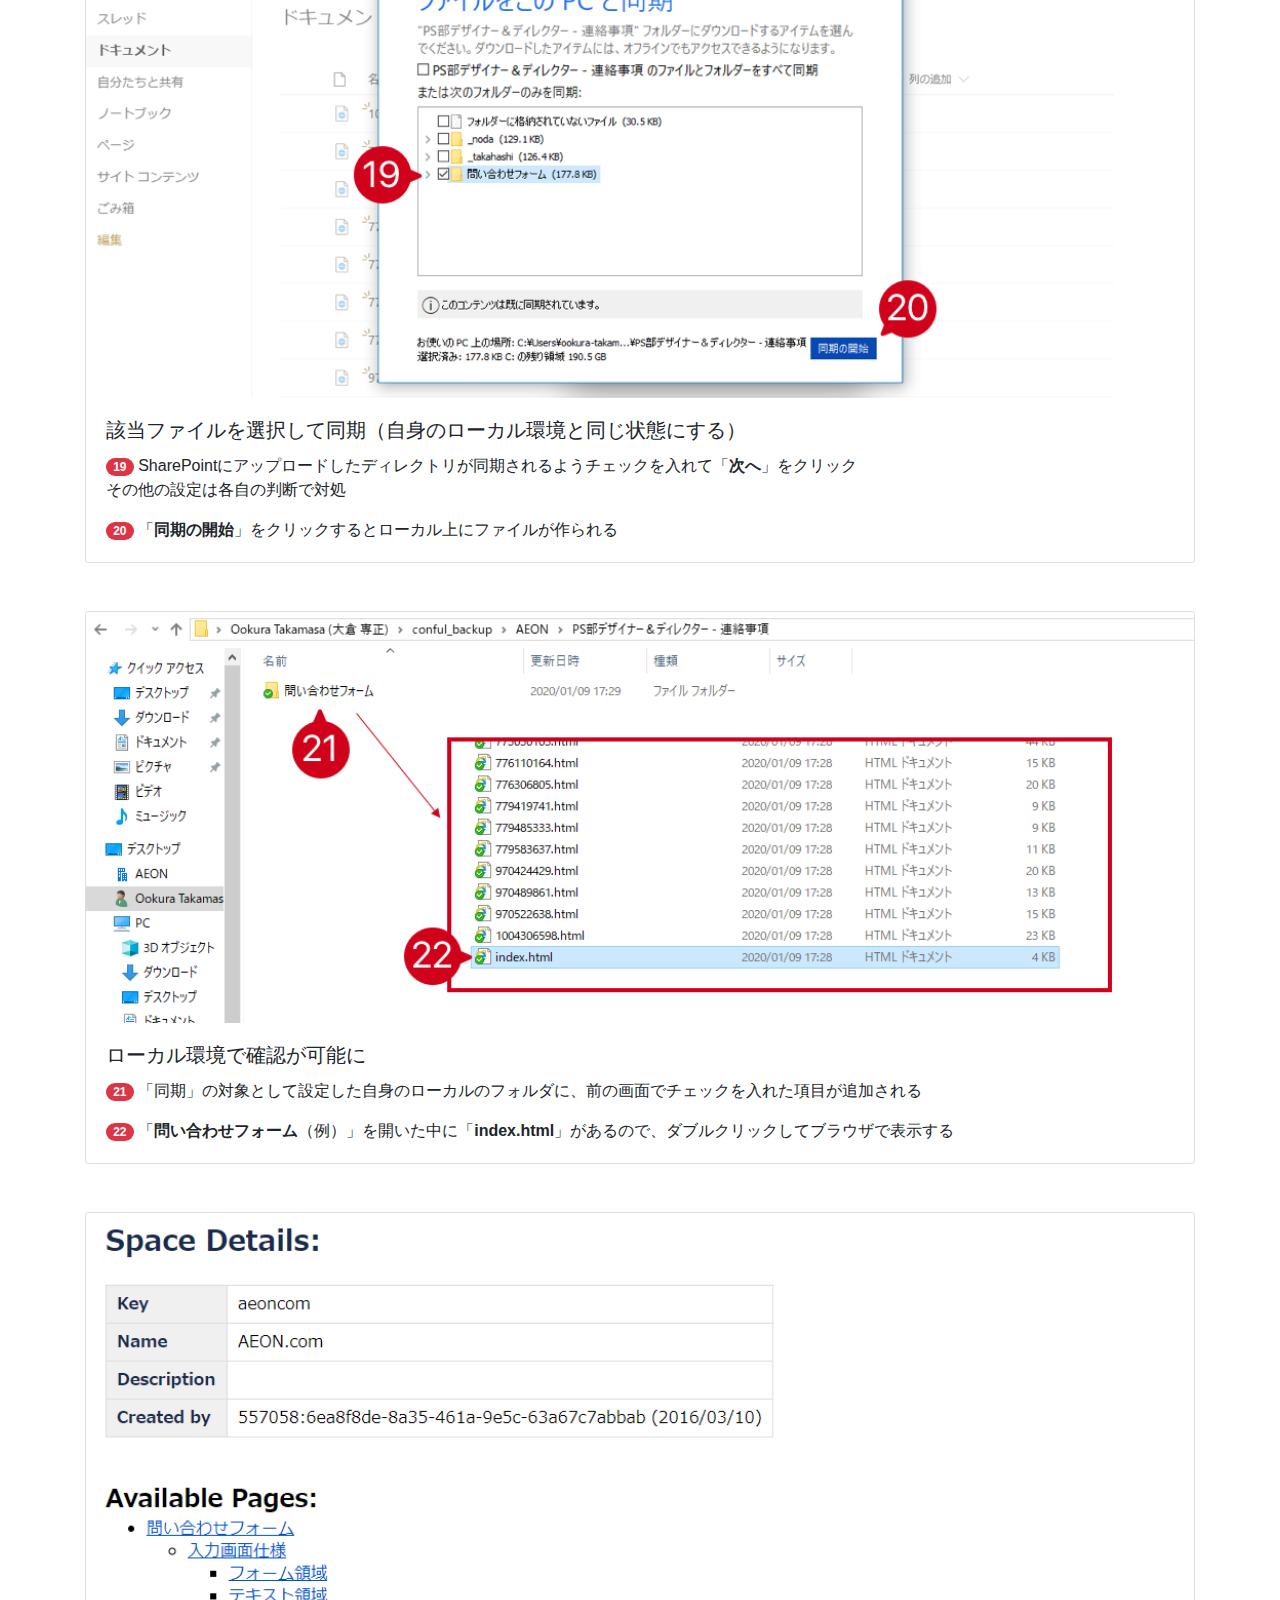
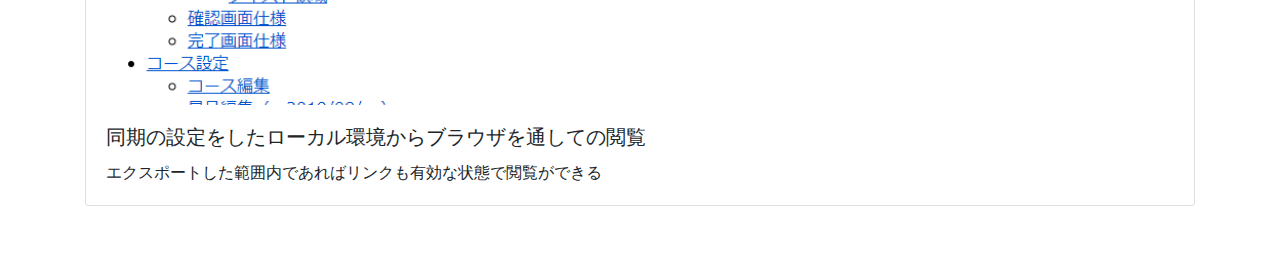
==== commit 14240e69: "indexを修正" ====
--- a/index.html
+++ b/index.html
@@ -53,7 +53,7 @@
 
 				<!-- クラスcardで枠ひとくくりにしている-->
 				<div class="card">
-					<img src="img/01.png" class="card-img-top " alt="...">
+					<img src="01.png" class="card-img-top " alt="...">
 					<div class="card-body">
 						<h5 class="card-title">インポートできる対象はスペース</h5>
 						<p class="card-text"><span class="badge badge-pill badge-danger">1</span> インポートを行いたいスペースを開いて、左カラムにある「<strong>スペース設定</strong>」をクリック</p>
@@ -70,7 +70,7 @@
 
 
 				<div class="card">
-					<img src="img/02.png" class="card-img-top" alt="...">
+					<img src="02.png" class="card-img-top" alt="...">
 					<div class="card-body">
 						<h5 class="card-title">エクスポート方法を指定</h5>
 						<p class="card-text"><span class="badge badge-pill badge-danger">6</span> 「HTML エクスポート オプション」のなかから<strong>カスタム エクスポート</strong>選択<br>
@@ -83,7 +83,7 @@
 				<br>
 
 				<div class="card">
-					<img src="img/03.png" class="card-img-top" alt="...">
+					<img src="03.png" class="card-img-top" alt="...">
 					<div class="card-body">
 						<h5 class="card-title">エクスポートの対象をチェック</h5>
 						<p class="card-text"><span class="badge badge-pill badge-danger">8</span> SharePointにアップしたい単位で指定をする</p>
@@ -98,7 +98,7 @@
 				<br>
 
 				<div class="card">
-					<img src="img/04.png" class="card-img-top" alt="..." style=" opacity: 0.95;">
+					<img src="04.png" class="card-img-top" alt="..." style=" opacity: 0.95;">
 					<div class="card-body" style="background-color:#fff;">
 						<h5 class="card-title">エクスポートの対象にチェックを入れた後は、そのページの一番下までスクロール</h5>
 						<p class="card-text"><span class="badge badge-pill badge-danger">9</span> 「<strong>エクスポート</strong>」をクリック</p>
@@ -109,7 +109,7 @@
 				<br>
 
 				<div class="card">
-					<img src="img/05.png" class="card-img-top" alt="...">
+					<img src="05.png" class="card-img-top" alt="...">
 					<div class="card-body">
 						<h5 class="card-title">エクスポート処理の進捗が表示される</h5>
 						<p class="card-text">「残り時間」と表示されるものの、経過時間と同じ秒数が表示される</p>
@@ -120,7 +120,7 @@
 				<br>
 
 				<div class="card">
-					<img src="img/06.png" class="card-img-top" alt="...">
+					<img src="06.png" class="card-img-top" alt="...">
 					<div class="card-body">
 						<h5 class="card-title">エクスポート完了後にデータのDLを行う</h5>
 						<p class="card-text"><span class="badge badge-pill badge-danger">10</span> 処理が完了すると「<strong>here.</strong>」のリンクが表示され、クリックするとチェックを入れた項目のダウンロードが始まる</p>
@@ -131,7 +131,7 @@
 				<br>
 
 				<div class="card">
-					<img src="img/07.png" class="card-img-top" alt="...">
+					<img src="07.png" class="card-img-top" alt="...">
 					<div class="card-body">
 						<h5 class="card-title">ダウンロードしたzipファイルの中身を確認</h5>
 						<p class="card-text">zipファイルを解凍しhtmlファイルが生成されていることを確認する<br>
@@ -154,7 +154,7 @@
 
 
 				<div class="card">
-					<img src="img/08.png" class="card-img-top" alt="...">
+					<img src="08.png" class="card-img-top" alt="...">
 					<div class="card-body">
 						<h5 class="card-title">Teamsを起動</h5>
 						<p class="card-text"><span class="badge badge-pill badge-danger">11</span> Teamsの左にある「<strong>チーム</strong>」をクリック</p>
@@ -180,7 +180,7 @@
 					<div class="card-body">
 						<h5 class="card-title">SharePoint上での操作に切り替わる</h5>
 
-						<p><img src="img/09.png" class="card-img-top" alt="..."></p>
+						<p><img src="09.png" class="card-img-top" alt="..."></p>
 						<p class="card-text"><span class="badge badge-pill badge-danger">15</span> アップロードの項目から「フォルダー」を選択して解凍したフォルダをアップロード</p>
 						<p class="card-text"><span class="badge badge-pill badge-danger">16</span> もしくは解凍したフォルダをドラッグ＆ドロップでブラウザ上のSharePointに移動</p>
 						<p class="card-text"><span class="badge badge-pill badge-danger">17</span> アップロードをした後、フォルダ名を適切なものにする（アップロード前でも変更可能）<br>
@@ -198,7 +198,7 @@
 				<div class="card mb-3" style="background:#f0f0f0;">
 					<div class="row no-gutters">
 						<div class="col-md-3">
-							<img src="img/10.png" class="card-img" alt="...">
+							<img src="10.png" class="card-img" alt="...">
 						</div>
 						<div class="col-md-8">
 							<div class="card-body">
@@ -216,7 +216,7 @@
 				<br>
 
 				<div class="card">
-					<img src="img/11.png" class="card-img-top" alt="...">
+					<img src="11.png" class="card-img-top" alt="...">
 					<div class="card-body">
 						<h5 class="card-title">該当ファイルを選択して同期（自身のローカル環境と同じ状態にする）</h5>
 						<p class="card-text"><span class="badge badge-pill badge-danger">19</span> SharePointにアップロードしたディレクトリが同期されるようチェックを入れて「<strong>次へ</strong>」をクリック<br>
@@ -229,7 +229,7 @@
 				<br>
 
 				<div class="card">
-					<img src="img/12.png" class="card-img-top" alt="...">
+					<img src="12.png" class="card-img-top" alt="...">
 					<div class="card-body">
 						<h5 class="card-title">ローカル環境で確認が可能に</h5>
 						<p class="card-text"><span class="badge badge-pill badge-danger">21</span> 「同期」の対象として設定した自身のローカルのフォルダに、前の画面でチェックを入れた項目が追加される</p>
@@ -242,7 +242,7 @@
 				<br>
 
 				<div class="card">
-					<img src="img/13.png" class="card-img-top" alt="...">
+					<img src="13.png" class="card-img-top" alt="...">
 					<div class="card-body">
 						<h5 class="card-title">同期の設定をしたローカル環境からブラウザを通しての閲覧</h5>
 						<p class="card-text">エクスポートした範囲内であればリンクも有効な状態で閲覧ができる</p>
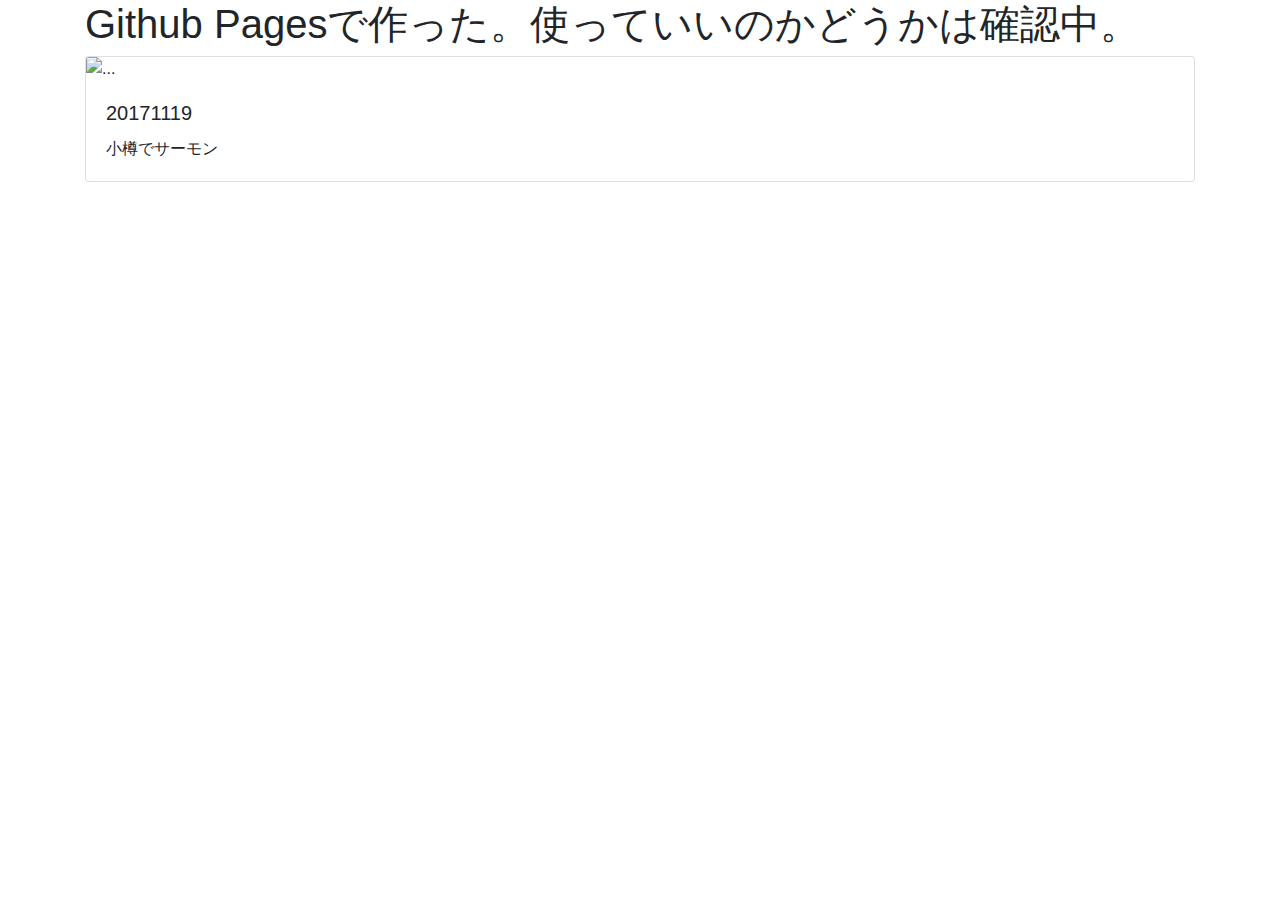
==== commit dd9472c3: "indexをUp" ====
--- a/index.html
+++ b/index.html
@@ -8,253 +8,21 @@
 		<!-- Bootstrap CSS -->
 		<link rel="stylesheet" href="https://stackpath.bootstrapcdn.com/bootstrap/4.4.1/css/bootstrap.min.css" integrity="sha384-Vkoo8x4CGsO3+Hhxv8T/Q5PaXtkKtu6ug5TOeNV6gBiFeWPGFN9MuhOf23Q9Ifjh" crossorigin="anonymous">
 
-		<title>コンフル エクスポート手順</title>
+		<title>Github Pages</title>
 	</head>
 	<body>
-		<!-- 
-			説明 -  Bootstrapでレイアウトを作成　これを印刷でpdf化していく想定
-			パーツはこちら　https://getbootstrap.com/docs/4.4/components/alerts/
 
-			2カラムに分けるようなレイアウトは不慣れな人には難しいかもしれないので、全て1カラムにして上から次々と要素を積み上げていくだけの構造にしている
-			3カラムにしたいとかレイアウト調整はこの辺り　https://getbootstrap.com/docs/4.4/layout/grid/
-
-			「Content」や「Components」の中を探ってはめ込みたいパーツをコピペし中身のテキスト変えていくイメージ
-			基本的にはどれをはめても横幅いっぱいになるものが多め
-			htmlとして構造をしっかり作る必要はないのでalt入れていないし、縦のスペースもbrで調整
-		 -->
-
-
-		<!-- jumbotronのクラスでグレーの見出し -->
-		<div class="jumbotron p-5">
-			<!-- containerのクラスで横幅を固定している -->
-			<div class="container">
-				<h1 class="display-4">コンフルのデータ移行<br>エクスポート＆インポート手順</h1>
-				<p>Teamsで読めるようにするためにコンフルのデータをエクスポート（書き出し）し、SharePointを経由してインポート（読み込み）を行う</p>
-				<p class="text-right text-black-50">最終更新：2020年1月14日</p>
-			</div>
-		</div>
-
-		<!-- containerのクラスでブラウザ中央に横1000pxくらいの枠を設置 -->
 		<div class="container" role="main">
-
-				<br>
-				<!--- ここから中身を書いていく -->
-
-				<div class="alert alert-danger" role="alert">
-					<p><strong>推奨ブラウザはChrome</strong><br>
-					※IEではSharePointでフォルダ単位でのアップロードができない仕様</p>
-					<strong>注意：Teamsへのインポートをする際に以下2点の設定が必要</strong><br>
-					・<strong>OneDriveアプリ</strong>をダウンロード済みでログインできている<br>
-					・SharePointで「<strong>同期</strong>」の設定を済ませている
-				</div>
-
-				<br>
-
-
-				<!-- クラスcardで枠ひとくくりにしている-->
-				<div class="card">
-					<img src="01.png" class="card-img-top " alt="...">
+			<h1>Github Pagesで作った。使っていいのかどうかは確認中。</h1>
+			<div class="card">
+					<img src="IMG_3848.JPG" class="card-img-top" alt="...">
 					<div class="card-body">
-						<h5 class="card-title">インポートできる対象はスペース</h5>
-						<p class="card-text"><span class="badge badge-pill badge-danger">1</span> インポートを行いたいスペースを開いて、左カラムにある「<strong>スペース設定</strong>」をクリック</p>
-						<p class="card-text"><span class="badge badge-pill badge-danger">2</span> 「Space Settings」の見出しの下にある「<strong>コンテンツ ツール</strong>」をクリック</p>
-						<p class="card-text"><span class="badge badge-pill badge-danger">3</span>  横に並んでいるタブの中から「<strong>エクスポート</strong>」をクリック</p>
-						<p class="card-text"><span class="badge badge-pill badge-danger">4</span> 「エクスポートの形式」の中の「<strong>HTML</strong>」にチェックを入れる</p>
-						<p class="card-text"><span class="badge badge-pill badge-danger">5</span> すぐ下にある「<strong>次へ &gt;&gt;</strong>」のボタンをクリック</p>
+						<h5 class="card-title">20171119</h5>
+						<p class="card-text">小樽でサーモン</p>
 					</div>
 				</div>
-				<!-- /クラスcardで枠ひとくくりにしている-->
+			
 
-
-				<br>
-
-
-				<div class="card">
-					<img src="02.png" class="card-img-top" alt="...">
-					<div class="card-body">
-						<h5 class="card-title">エクスポート方法を指定</h5>
-						<p class="card-text"><span class="badge badge-pill badge-danger">6</span> 「HTML エクスポート オプション」のなかから<strong>カスタム エクスポート</strong>選択<br>
-						「コメントを含む」にもチェックを入れておく</p>
-						<p class="card-text"><span class="badge badge-pill badge-danger">7</span> SharePointにアップする範囲を指定するために、いったん「<strong>すべて選択解除</strong>」をクリック</p>
-					</div>
-				</div>
-
-				<br>
-				<br>
-
-				<div class="card">
-					<img src="03.png" class="card-img-top" alt="...">
-					<div class="card-body">
-						<h5 class="card-title">エクスポートの対象をチェック</h5>
-						<p class="card-text"><span class="badge badge-pill badge-danger">8</span> SharePointにアップしたい単位で指定をする</p>
-						<div class="alert alert-danger" role="alert">
-							<strong>注意</strong><br>
-							範囲を広げすぎるとエクスポートするためのデータ圧縮に時間がかかる
-						</div>
-					</div>
-				</div>
-
-				<br>
-				<br>
-
-				<div class="card">
-					<img src="04.png" class="card-img-top" alt="..." style=" opacity: 0.95;">
-					<div class="card-body" style="background-color:#fff;">
-						<h5 class="card-title">エクスポートの対象にチェックを入れた後は、そのページの一番下までスクロール</h5>
-						<p class="card-text"><span class="badge badge-pill badge-danger">9</span> 「<strong>エクスポート</strong>」をクリック</p>
-					</div>
-				</div>
-
-				<br>
-				<br>
-
-				<div class="card">
-					<img src="05.png" class="card-img-top" alt="...">
-					<div class="card-body">
-						<h5 class="card-title">エクスポート処理の進捗が表示される</h5>
-						<p class="card-text">「残り時間」と表示されるものの、経過時間と同じ秒数が表示される</p>
-					</div>
-				</div>
-
-				<br>
-				<br>
-
-				<div class="card">
-					<img src="06.png" class="card-img-top" alt="...">
-					<div class="card-body">
-						<h5 class="card-title">エクスポート完了後にデータのDLを行う</h5>
-						<p class="card-text"><span class="badge badge-pill badge-danger">10</span> 処理が完了すると「<strong>here.</strong>」のリンクが表示され、クリックするとチェックを入れた項目のダウンロードが始まる</p>
-					</div>
-				</div>
-
-				<br>
-				<br>
-
-				<div class="card">
-					<img src="07.png" class="card-img-top" alt="...">
-					<div class="card-body">
-						<h5 class="card-title">ダウンロードしたzipファイルの中身を確認</h5>
-						<p class="card-text">zipファイルを解凍しhtmlファイルが生成されていることを確認する<br>
-						ここまででエクスポートは完了</p>
-					</div>
-				</div>
-
-				<br>
-				<br>
-				<br>
-
-
-				<div class="alert alert-primary" role="alert">
-					<strong>ここからインポート手順</strong><br>
-					ダウンロードしたデータをアップしていく
-				</div>
-
-
-				<br>
-
-
-				<div class="card">
-					<img src="08.png" class="card-img-top" alt="...">
-					<div class="card-body">
-						<h5 class="card-title">Teamsを起動</h5>
-						<p class="card-text"><span class="badge badge-pill badge-danger">11</span> Teamsの左にある「<strong>チーム</strong>」をクリック</p>
-						<p class="card-text"><span class="badge badge-pill badge-danger">12</span> アップをしたいチャネルを選択（例として「連絡事項」を利用）</p>
-						<div class="alert alert-danger" role="alert">
-							<strong>注意</strong><br>
-							「一般」のチャネルには投稿を行わないルールがある
-						</div>
-						<p class="card-text"><span class="badge badge-pill badge-danger">13</span> 「<strong>ファイル</strong>」のタブを選択</p>
-						<p class="card-text"><span class="badge badge-pill badge-danger">14</span> 「<strong>SharePointで開く</strong>」 をクリック</p>
-						<div class="alert alert-danger" role="alert">
-							<strong>注意</strong><br>
-							ブラウザがwindowsのIEの場合、フォルダ単位でのアップロードができないためURLをコピーしてChromeで操作する</h5>
-						</div>
-					</div>
-				</div>
-
-				<br>
-				<br>
-
-
-				<div class="card">
-					<div class="card-body">
-						<h5 class="card-title">SharePoint上での操作に切り替わる</h5>
-
-						<p><img src="09.png" class="card-img-top" alt="..."></p>
-						<p class="card-text"><span class="badge badge-pill badge-danger">15</span> アップロードの項目から「フォルダー」を選択して解凍したフォルダをアップロード</p>
-						<p class="card-text"><span class="badge badge-pill badge-danger">16</span> もしくは解凍したフォルダをドラッグ＆ドロップでブラウザ上のSharePointに移動</p>
-						<p class="card-text"><span class="badge badge-pill badge-danger">17</span> アップロードをした後、フォルダ名を適切なものにする（アップロード前でも変更可能）<br>
-							（例）コンフルの問い合わせフォームをエクスポートしたので〝問い合わせフォーム”と命名</p>
-						<p class="card-text"><span class="badge badge-pill badge-danger">18</span> アップロードが完了した後は「<strong>同期</strong>」ボタンのクリック</p>
-					</div>
-				</div>
-
-
-				<br>
-				<br>
-
-
-				<!-- 左に画像　右にテキストのレイアウト -->
-				<div class="card mb-3" style="background:#f0f0f0;">
-					<div class="row no-gutters">
-						<div class="col-md-3">
-							<img src="10.png" class="card-img" alt="...">
-						</div>
-						<div class="col-md-8">
-							<div class="card-body">
-								<h5 class="card-title">同期画面</h5>
-								<p class="card-text">同期を行うために「<strong>OneDrive</strong>」アプリのインストールが必要（権限なしでもインストール可能）<br>
-							インストールしていない場合やバージョンが古い場合は「<strong>OneDriveの最新バージョンを取得</strong>」のリンクからダウンロード<br>
-							インストールが済んでいる場合はアプリ内からログイン</p>
-							</div>
-						</div>
-					</div>
-				</div>
-				<!-- /左に画像　右にテキストのレイアウト -->
-
-				<br>
-				<br>
-
-				<div class="card">
-					<img src="11.png" class="card-img-top" alt="...">
-					<div class="card-body">
-						<h5 class="card-title">該当ファイルを選択して同期（自身のローカル環境と同じ状態にする）</h5>
-						<p class="card-text"><span class="badge badge-pill badge-danger">19</span> SharePointにアップロードしたディレクトリが同期されるようチェックを入れて「<strong>次へ</strong>」をクリック<br>
-						その他の設定は各自の判断で対処</p>
-						<p class="card-text"><span class="badge badge-pill badge-danger">20</span> 「<strong>同期の開始</strong>」をクリックするとローカル上にファイルが作られる</p>
-					</div>
-				</div>
-
-				<br>
-				<br>
-
-				<div class="card">
-					<img src="12.png" class="card-img-top" alt="...">
-					<div class="card-body">
-						<h5 class="card-title">ローカル環境で確認が可能に</h5>
-						<p class="card-text"><span class="badge badge-pill badge-danger">21</span> 「同期」の対象として設定した自身のローカルのフォルダに、前の画面でチェックを入れた項目が追加される</p>
-						<p class="card-text"><span class="badge badge-pill badge-danger">22</span> 「<strong>問い合わせフォーム</strong>（例）」を開いた中に「<strong>index.html</strong>」があるので、ダブルクリックしてブラウザで表示する</p>
-
-					</div>
-				</div>
-
-				<br>
-				<br>
-
-				<div class="card">
-					<img src="13.png" class="card-img-top" alt="...">
-					<div class="card-body">
-						<h5 class="card-title">同期の設定をしたローカル環境からブラウザを通しての閲覧</h5>
-						<p class="card-text">エクスポートした範囲内であればリンクも有効な状態で閲覧ができる</p>
-					</div>
-				</div>
-
-				<br>
-				<br>
-
-				<br>
-
-				<!--- 書くのはここまで -->
 		</div>
 		<!-- Optional JavaScript -->
 		<!-- jQuery first, then Popper.js, then Bootstrap JS -->
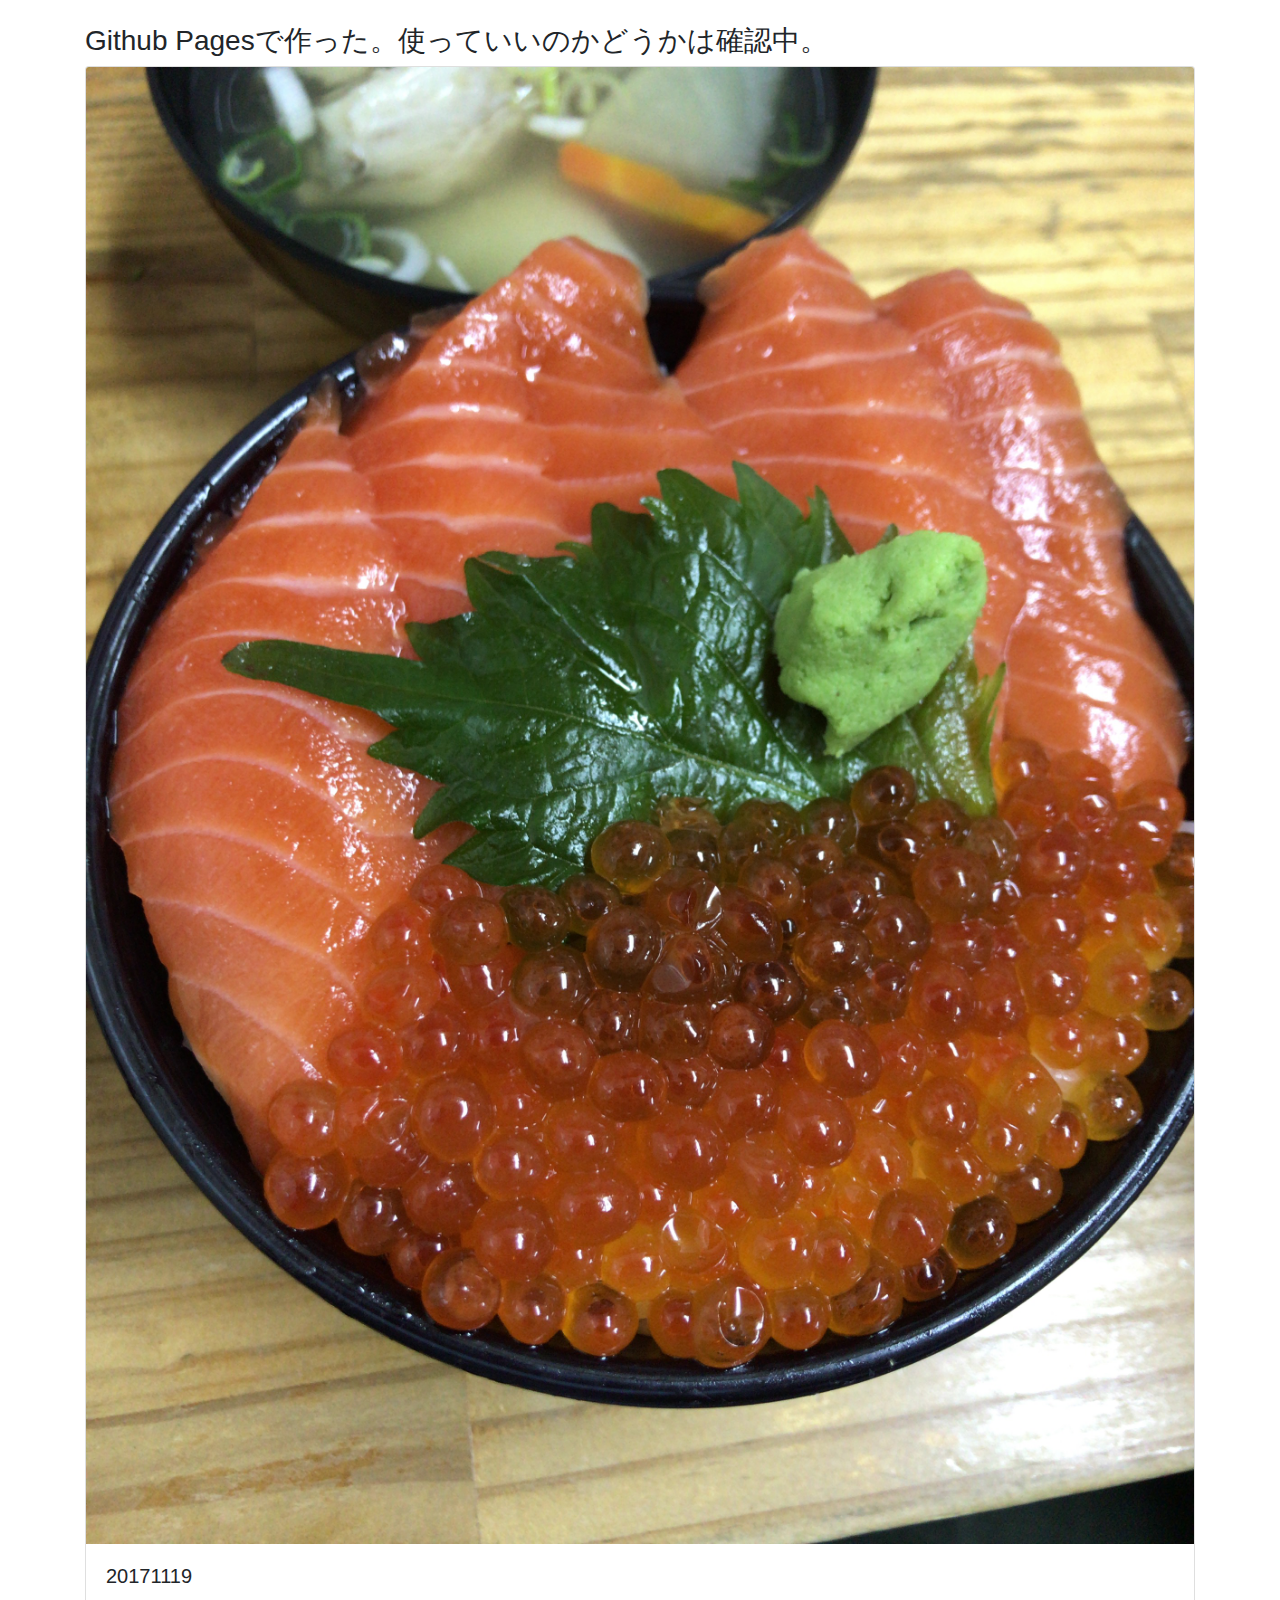
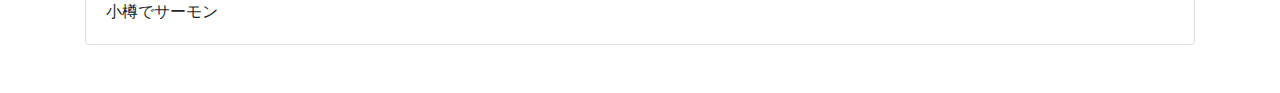
==== commit a216e8d8: "Update index" ====
--- a/index.html
+++ b/index.html
@@ -13,7 +13,9 @@
 	<body>
 
 		<div class="container" role="main">
-			<h1>Github Pagesで作った。使っていいのかどうかは確認中。</h1>
+			
+			<br>
+			<h3>Github Pagesで作った。使っていいのかどうかは確認中。</h3>
 			<div class="card">
 					<img src="IMG_3848.JPG" class="card-img-top" alt="...">
 					<div class="card-body">
@@ -21,6 +23,8 @@
 						<p class="card-text">小樽でサーモン</p>
 					</div>
 				</div>
+			
+			<br><br>
 			
 
 		</div>
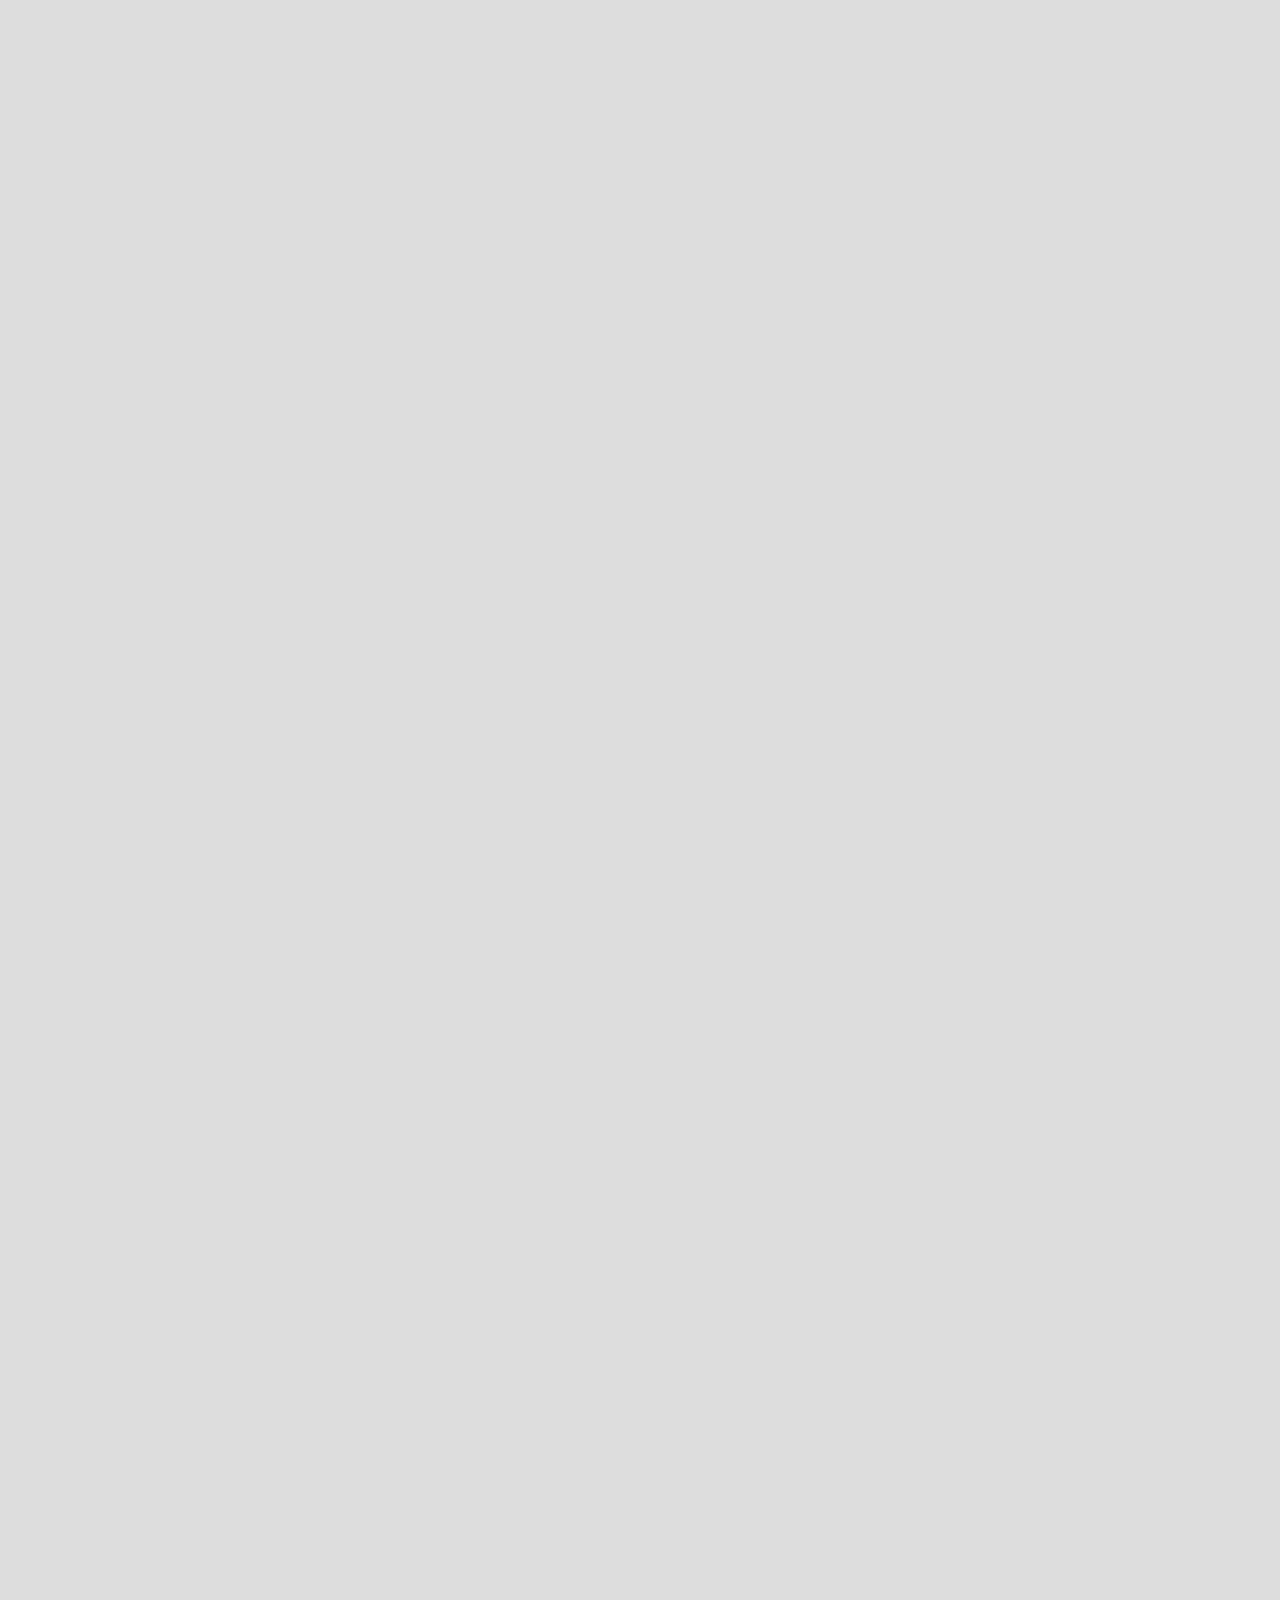
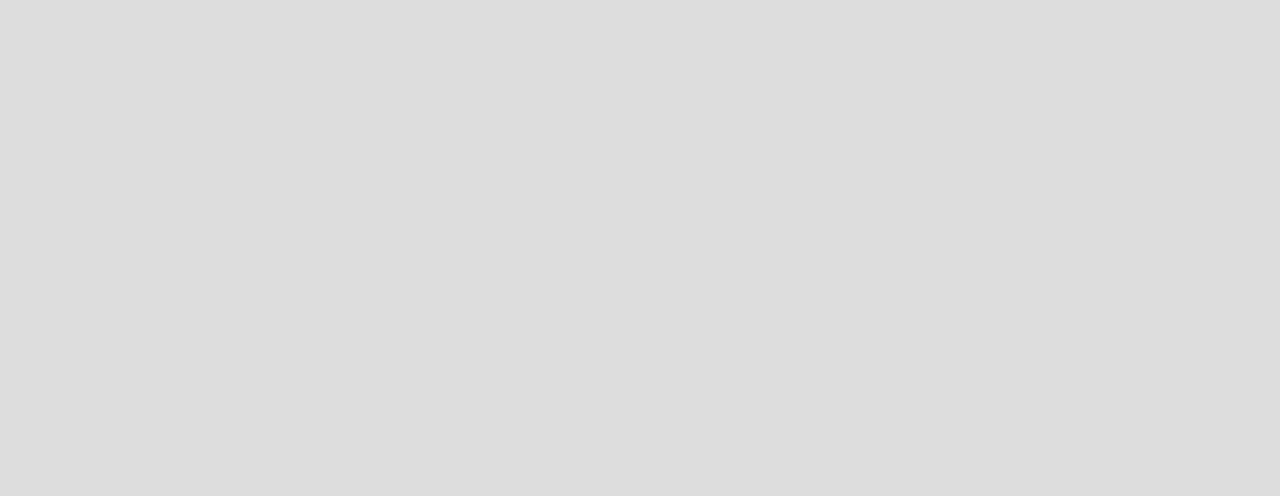
==== commit 6f653743: "Add files via upload" ====
--- a/index.html
+++ b/index.html
@@ -1,37 +1,107 @@
-<!doctype html>
+<!DOCTYPE html>
 <html lang="ja">
-	<head>
-		<!-- Required meta tags -->
-		<meta charset="utf-8">
-		<meta name="viewport" content="width=device-width, initial-scale=1, shrink-to-fit=no">
+<head>
+  <meta charset="utf-8">
+  <meta name="viewport" content="width=device-width">
+  <title>Lottie</title>
+  <!-- <link rel="stylesheet" type="text/css" href="css/style.css"> -->
+  <script type="text/javascript" src="js/jquery-3.3.1.min.js"></script>
+  <!-- <script type="text/javascript" src="js/lottie.min.js"></script> -->
+  <script type="text/javascript" src="https://cdnjs.cloudflare.com/ajax/libs/bodymovin/5.6.6/lottie.min.js"></script>
+</head>
 
-		<!-- Bootstrap CSS -->
-		<link rel="stylesheet" href="https://stackpath.bootstrapcdn.com/bootstrap/4.4.1/css/bootstrap.min.css" integrity="sha384-Vkoo8x4CGsO3+Hhxv8T/Q5PaXtkKtu6ug5TOeNV6gBiFeWPGFN9MuhOf23Q9Ifjh" crossorigin="anonymous">
+<body>
 
-		<title>Github Pages</title>
-	</head>
-	<body>
+<style>
+  body {
+    width:100%; 
+    background-color:#ddd;
+    margin:0;
+  }
+  .wrapper {
+    padding: 0;
+    background-color:#efefef;
+    background:url(img/bg.png) no-repeat;
+    width:750px;
+    height:2096px;
+    margin:0 auto;
+    position:relative;
+  }
+  #normal1 { width: 137px; position:absolute; top:370px; left:32px; }
+  #normal2 { width: 137px; position:absolute; top:370px; left:169px; }
+  #normal3 { width: 137px; position:absolute; top:370px; left:306px; }
+  #normal4 { width: 137px; position:absolute; top:370px; left:443px; }
+  #present { width: 137px; position:absolute; top:370px; left:581px; }
+</style>
 
-		<div class="container" role="main">
-			
-			<br>
-			<h3>Github Pagesで作った。使っていいのかどうかは確認中。</h3>
-			<div class="card">
-					<img src="IMG_3848.JPG" class="card-img-top" alt="...">
-					<div class="card-body">
-						<h5 class="card-title">20171119</h5>
-						<p class="card-text">小樽でサーモン</p>
-					</div>
-				</div>
-			
-			<br><br>
-			
 
-		</div>
-		<!-- Optional JavaScript -->
-		<!-- jQuery first, then Popper.js, then Bootstrap JS -->
-		<script src="https://code.jquery.com/jquery-3.4.1.slim.min.js" integrity="sha384-J6qa4849blE2+poT4WnyKhv5vZF5SrPo0iEjwBvKU7imGFAV0wwj1yYfoRSJoZ+n" crossorigin="anonymous"></script>
-		<script src="https://cdn.jsdelivr.net/npm/popper.js@1.16.0/dist/umd/popper.min.js" integrity="sha384-Q6E9RHvbIyZFJoft+2mJbHaEWldlvI9IOYy5n3zV9zzTtmI3UksdQRVvoxMfooAo" crossorigin="anonymous"></script>
-		<script src="https://stackpath.bootstrapcdn.com/bootstrap/4.4.1/js/bootstrap.min.js" integrity="sha384-wfSDF2E50Y2D1uUdj0O3uMBJnjuUD4Ih7YwaYd1iqfktj0Uod8GCExl3Og8ifwB6" crossorigin="anonymous"></script>
-	</body>
-</html>
+<div class="wrapper">
+  <div id="normal1"></div>
+  <div id="normal2"></div>
+  <div id="normal3"></div>
+  <div id="normal4"></div>
+  <div id="present"></div>
+</div>
+
+<script type="text/javascript">
+  var animationTivel = lottie.loadAnimation({
+    container: document.getElementById('normal1'),
+    renderer: 'svg',
+    loop: false,
+    autoplay: true,
+    path: 'json/check.json'
+  });
+
+  var animationTivel2 = lottie.loadAnimation({
+    container: document.getElementById('normal2'),
+    renderer: 'svg',
+    loop: false,
+    autoplay: false,
+    path: 'json/check.json'
+  });
+
+  var animationTivel3 = lottie.loadAnimation({
+    container: document.getElementById('normal3'),
+    renderer: 'svg',
+    loop: false,
+    autoplay: false,
+    path: 'json/check.json'
+  });
+
+  var animationTivel4 = lottie.loadAnimation({
+    container: document.getElementById('normal4'),
+    renderer: 'svg',
+    loop: false,
+    autoplay: false,
+    path: 'json/check.json'
+  });
+
+  var animationTivelp1 = lottie.loadAnimation({
+    container: document.getElementById('present'),
+    renderer: 'svg',
+    loop: false,
+    autoplay: false,
+    path: 'json/present.json'
+  });
+
+  setTimeout(function(){
+    animationTivel2.play();
+  }, 1000);
+
+  setTimeout(function(){
+    animationTivel3.play();
+  }, 2000);
+
+  setTimeout(function(){
+    animationTivel4.play();
+  }, 3000);
+
+  setTimeout(function(){
+    animationTivelp1.play();
+  }, 4000);
+
+
+</script>
+
+</body>
+</html>